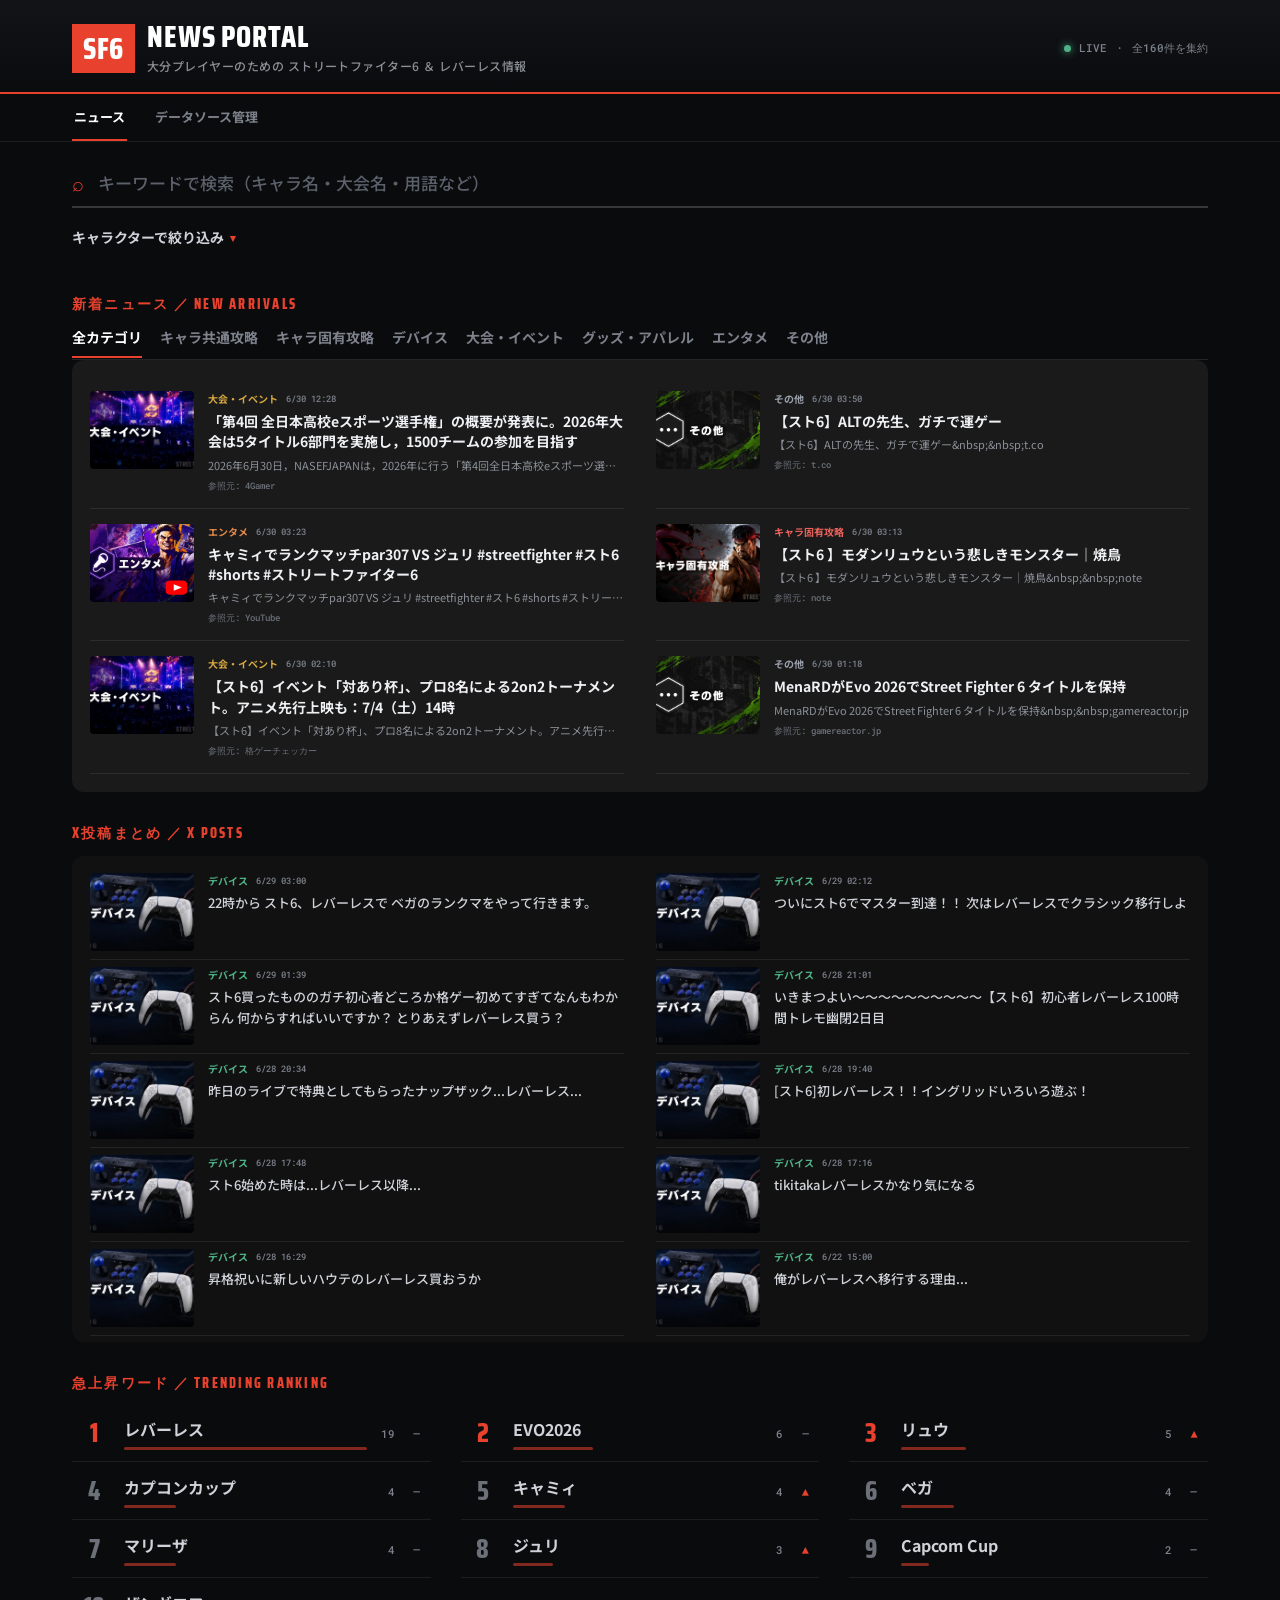
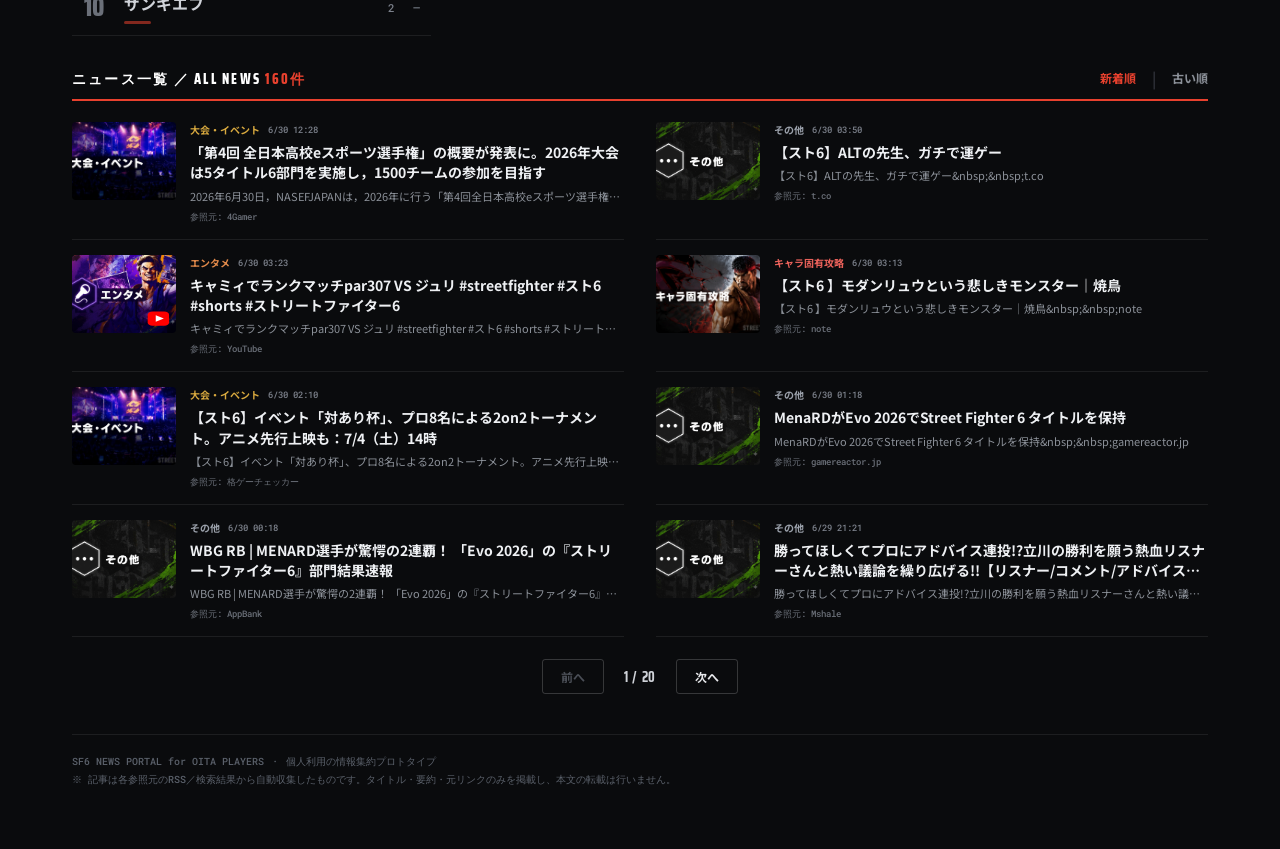
==== site/index.html @ e6857a29 "note記事専用枠の追加とキャラクターフィルターの折りたたみ化 - note.com検索APIを直接叩く新方式の収集ロジックを追加し、X投稿と同様に   ニュース一覧とは別枠の「note記事まとめ」と" ====
<!DOCTYPE html>
<html lang="ja">
<head>
<meta charset="UTF-8">
<meta name="viewport" content="width=device-width, initial-scale=1">
<title>SF6 NEWS PORTAL ・ ストリートファイター6＆レバーレス情報まとめ</title>
<link rel="icon" type="image/svg+xml" href="assets/favicon.svg">
<link rel="preconnect" href="https://fonts.googleapis.com">
<link rel="preconnect" href="https://fonts.gstatic.com" crossorigin>
<link href="https://fonts.googleapis.com/css2?family=Noto+Sans+JP:wght@400;500;700;800&family=Saira+Condensed:wght@600;700;800&family=Roboto+Mono:wght@400;500;600&display=swap" rel="stylesheet">
<link rel="stylesheet" href="assets/css/base.css">
</head>
<body>
<a href="#main" class="skip-link">本文へスキップ</a>

<div data-include="partials/masthead.html"></div>

<main id="main" class="wrap">

  <div class="search-wrap">
    <div class="search-row">
      <span class="ic">⌕</span>
      <input id="searchInput" type="text" placeholder="キーワードで検索（キャラ名・大会名・用語など）">
      <button id="clearSearchBtn" class="clear-btn" type="button" hidden aria-label="検索をクリア">✕</button>
    </div>
    <div id="trendFilter" class="trend-filter" hidden>
      <span class="tag">#<span id="trendFilterWord"></span>で絞り込み中</span>
      <span class="desc">急上昇ワードから絞り込み</span>
      <button id="trendClearBtn" type="button">解除 ✕</button>
    </div>
    <div class="char-filter">
      <button type="button" id="charFilterToggle" class="char-filter-toggle" aria-expanded="false" aria-controls="charTabs">
        <span class="label">キャラクターで絞り込み</span>
        <span class="chev">▾</span>
      </button>
      <div class="char-tabs" id="charTabs" hidden></div>
    </div>
  </div>

  <section class="sec">
    <div class="sec-title">新着ニュース ／ NEW ARRIVALS</div>
    <div class="cat-tabs" id="catTabs"></div>
    <div id="newArrivals"></div>
  </section>

  <section class="sec" id="notePostsSection" hidden>
    <div class="sec-title">note記事まとめ ／ NOTE POSTS</div>
    <div class="note-post-grid" id="notePostsGrid"></div>
  </section>

  <section class="sec" id="xPostsSection" hidden>
    <div class="sec-title">X投稿まとめ ／ X POSTS</div>
    <div class="x-post-grid" id="xPostsGrid"></div>
  </section>

  <section class="sec">
    <div class="sec-title">急上昇ワード ／ TRENDING RANKING</div>
    <div class="trend-grid" id="trendGrid"></div>
  </section>

  <section class="sec">
    <div class="list-head">
      <div class="label">ニュース一覧 ／ ALL NEWS <span class="count"><span id="listCount">0</span>件</span></div>
      <div class="sort-controls">
        <button id="sortNewBtn" type="button" class="on">新着順</button>
        <span class="sep">|</span>
        <button id="sortOldBtn" type="button">古い順</button>
      </div>
    </div>
    <div class="list-grid" id="newsList"></div>
    <div class="pagination">
      <button id="prevPageBtn" type="button">前へ</button>
      <span class="info" id="pageInfo">1 / 1</span>
      <button id="nextPageBtn" type="button">次へ</button>
    </div>
  </section>

  <div class="foot-note">
    SF6 NEWS PORTAL for OITA PLAYERS ・ 個人利用の情報集約プロトタイプ<br>
    ※ 記事は各参照元のRSS／検索結果から自動収集したものです。タイトル・要約・元リンクのみを掲載し、本文の転載は行いません。
  </div>

</main>

<script src="assets/js/include.js"></script>
<script src="assets/js/data.js"></script>
<script src="assets/js/chrome.js"></script>
<script src="assets/js/news.js"></script>
</body>
</html>
---- site/assets/css/base.css ----
/* SF6 NEWS PORTAL — base design system.
   Visual language ported 1:1 from the Claude Design mockup
   ("SF6 News Portal C"): dark theme, #E8412E accent, Saira Condensed
   headings + Noto Sans JP body + Roboto Mono meta text. */

* { box-sizing: border-box; }

[hidden] { display: none !important; }

html, body { margin: 0; background: #0a0b0d; }

body {
  font-family: 'Noto Sans JP', sans-serif;
  color: #e8e9ec;
  padding-bottom: 60px;
}

button { font-family: inherit; }
a { color: inherit; }
input::placeholder { color: #5b616b; }

::-webkit-scrollbar { height: 8px; width: 8px; }
::-webkit-scrollbar-thumb { background: rgba(255, 255, 255, 0.16); border-radius: 4px; }
::-webkit-scrollbar-track { background: transparent; }

.skip-link {
  position: absolute;
  left: -9999px;
}
.skip-link:focus {
  left: 8px;
  top: 8px;
  background: #14161a;
  color: #fff;
  padding: 6px 12px;
  border-radius: 4px;
  z-index: 100;
}

.wrap { max-width: 1180px; margin: 0 auto; padding: 0 22px; }
.container { max-width: 1180px; margin: 0 auto; padding: 0 22px; }

/* ===== Masthead ===== */
.masthead {
  border-bottom: 2px solid #E8412E;
  background: linear-gradient(180deg, #121418, #0a0b0d);
}
.masthead .wrap {
  padding: 22px 22px 18px;
  display: flex;
  align-items: center;
  justify-content: space-between;
  flex-wrap: wrap;
  gap: 14px;
}
.brand { display: flex; align-items: center; gap: 12px; text-decoration: none; }
.brand-badge {
  background: #E8412E;
  color: #fff;
  font: 800 30px 'Saira Condensed', sans-serif;
  padding: 1px 11px;
  letter-spacing: .02em;
}
.brand-text { display: block; }
.brand-title {
  display: block;
  font: 800 30px/1 'Saira Condensed', sans-serif;
  color: #fff;
  letter-spacing: .03em;
}
.brand-tag {
  display: block;
  font: 500 12px 'Noto Sans JP', sans-serif;
  color: #8b9098;
  margin-top: 5px;
  letter-spacing: .04em;
}
.live {
  display: flex;
  align-items: center;
  gap: 8px;
  font: 500 11px 'Roboto Mono', monospace;
  color: #7c818b;
}
.live .dot {
  width: 7px;
  height: 7px;
  border-radius: 50%;
  background: #4FB286;
  box-shadow: 0 0 8px #4FB286;
}

/* ===== Nav ===== */
.nav {
  border-bottom: 1px solid rgba(255, 255, 255, 0.08);
  background: #0a0b0d;
}
.nav .wrap { padding: 0 22px; display: flex; gap: 26px; }
.nav a {
  display: block;
  background: none;
  border: none;
  border-bottom: 2px solid transparent;
  color: #7c818b;
  padding: 13px 2px;
  font: 700 13px 'Noto Sans JP', sans-serif;
  cursor: pointer;
  text-decoration: none;
}
.nav a.on { color: #fff; border-bottom-color: #E8412E; }

/* ===== Search ===== */
.search-wrap { padding: 26px 0 10px; }
.search-row {
  display: flex;
  align-items: center;
  gap: 12px;
  border-bottom: 2px solid rgba(255, 255, 255, 0.18);
  padding-bottom: 9px;
}
.search-row .ic { color: #E8412E; font-size: 20px; }
.search-row input {
  flex: 1;
  min-width: 0;
  background: transparent;
  border: none;
  outline: none;
  color: #fff;
  font: 500 17px 'Noto Sans JP', sans-serif;
}
.clear-btn {
  background: none;
  border: none;
  color: #7c818b;
  cursor: pointer;
  font-size: 16px;
}
.trend-filter {
  margin-top: 11px;
  display: flex;
  align-items: center;
  gap: 9px;
}
.trend-filter .tag { font: 700 13px 'Noto Sans JP', sans-serif; color: #E8412E; }
.trend-filter .desc { font: 400 12px 'Noto Sans JP', sans-serif; color: #7c818b; }
.trend-filter button {
  background: none;
  border: 1px solid rgba(255, 255, 255, 0.18);
  color: #9097a1;
  cursor: pointer;
  font: 500 11px 'Noto Sans JP', sans-serif;
  border-radius: 3px;
  padding: 3px 9px;
}

.char-filter { margin-top: 13px; }
.char-filter-toggle {
  display: flex;
  align-items: center;
  gap: 6px;
  background: none;
  border: none;
  padding: 6px 0;
  margin: 0;
  cursor: pointer;
  color: #cfd2d8;
  font: 700 14px 'Noto Sans JP', sans-serif;
}
.char-filter-toggle .chev {
  color: #E8412E;
  font-size: 11px;
  transition: transform .15s ease;
}
.char-filter-toggle[aria-expanded="true"] .chev { transform: rotate(180deg); }
.char-filter-toggle[aria-expanded="true"] { color: #fff; }
.char-tabs { display: flex; flex-wrap: wrap; gap: 7px; margin-top: 7px; }
.char-tabs button {
  display: inline-flex;
  align-items: center;
  gap: 4px;
  background: none;
  border: 1px solid rgba(255, 255, 255, 0.18);
  color: #9097a1;
  cursor: pointer;
  font: 600 12px 'Noto Sans JP', sans-serif;
  border-radius: 14px;
  padding: 4px 12px;
}
.char-tabs button.on { color: #0a0b0d; background: #E8412E; border-color: #E8412E; }
.char-ico {
  flex: 0 0 auto;
  width: 10px;
  height: 10px;
  border-radius: 50%;
  display: inline-flex;
  align-items: center;
  justify-content: center;
}
.char-ico-svg { width: 7px; height: 7px; }

/* ===== Section heading ===== */
.sec { padding: 30px 0 0; }
.sec-title {
  font: 800 14px 'Saira Condensed', sans-serif;
  letter-spacing: .16em;
  color: #E8412E;
  margin-bottom: 12px;
}

#newArrivals {
  background: #1A1A1A;
  border-radius: 12px;
  padding: 16px 18px 18px;
}

/* ===== New arrivals: category tabs ===== */
.cat-tabs {
  display: flex;
  gap: 18px;
  overflow-x: auto;
  border-bottom: 1px solid rgba(255, 255, 255, 0.10);
  padding-bottom: 1px;
}
.cat-tabs button {
  flex: 0 0 auto;
  background: none;
  border: none;
  border-bottom: 2px solid transparent;
  color: #7c818b;
  padding: 0 0 9px;
  font: 700 14px 'Noto Sans JP', sans-serif;
  cursor: pointer;
  white-space: nowrap;
}
.cat-tabs button.on { color: #fff; border-bottom-color: #E8412E; }

.empty-note {
  padding: 26px 0;
  font: 500 13px 'Noto Sans JP', sans-serif;
  color: #7c818b;
}

.yt-badge {
  position: absolute;
  bottom: 6px;
  right: 6px;
  width: 22.75px;
  height: 15.17px;
  pointer-events: none;
}

/* ===== note post results ===== */
.note-post-grid {
  display: grid;
  grid-template-columns: repeat(auto-fill, minmax(min(440px, 100%), 1fr));
  gap: 0 32px;
  background: #161616;
  border-radius: 12px;
  padding: 10px 18px 6px;
}
.note-post-card {
  display: flex;
  gap: 14px;
  padding: 7.5px 0;
  border-bottom: 1px solid rgba(255, 255, 255, 0.08);
  text-decoration: none;
}
.note-post-card .thumb { flex: 0 0 104px; height: 78px; border-radius: 4px; position: relative; overflow: hidden; }
.note-post-card .body { flex: 1; min-width: 0; }
.note-post-card .meta { display: flex; align-items: center; gap: 8px; margin-bottom: 5px; }
.note-post-card .meta .cat { font: 700 10px 'Noto Sans JP', sans-serif; }
.note-post-card .meta .time { font: 500 9px 'Roboto Mono', monospace; color: #7c818b; }
.note-post-card .message {
  font: 500 13px/1.6 'Noto Sans JP', sans-serif;
  color: #cfd2d8;
  white-space: pre-line;
  display: -webkit-box;
  -webkit-line-clamp: 3;
  -webkit-box-orient: vertical;
  overflow: hidden;
}

/* ===== X post results ===== */
.x-post-grid {
  display: grid;
  grid-template-columns: repeat(auto-fill, minmax(min(440px, 100%), 1fr));
  gap: 0 32px;
  background: #111111;
  border-radius: 12px;
  padding: 10px 18px 6px;
}
.x-post-card {
  display: flex;
  gap: 14px;
  padding: 7.5px 0;
  border-bottom: 1px solid rgba(255, 255, 255, 0.08);
  text-decoration: none;
}
.x-post-card .thumb {
  flex: 0 0 104px;
  height: 78px;
  border-radius: 4px;
  position: relative;
  overflow: hidden;
}
.x-post-card .body { flex: 1; min-width: 0; }
.x-post-card .meta { display: flex; align-items: center; gap: 8px; margin-bottom: 5px; }
.x-post-card .meta .cat { font: 700 10px 'Noto Sans JP', sans-serif; }
.x-post-card .meta .time { font: 500 9px 'Roboto Mono', monospace; color: #7c818b; }
.x-post-card .message {
  font: 500 13px/1.6 'Noto Sans JP', sans-serif;
  color: #cfd2d8;
  white-space: pre-line;
  display: -webkit-box;
  -webkit-line-clamp: 3;
  -webkit-box-orient: vertical;
  overflow: hidden;
}

/* ===== Trending ===== */
.trend-grid {
  display: grid;
  grid-template-columns: repeat(auto-fill, minmax(min(330px, 100%), 1fr));
  gap: 2px 30px;
}
.trend-row {
  display: flex;
  align-items: center;
  gap: 14px;
  width: 100%;
  text-align: left;
  background: transparent;
  border: none;
  border-bottom: 1px solid rgba(255, 255, 255, 0.08);
  padding: 11px 6px;
  cursor: pointer;
}
.trend-row.active { background: rgba(232, 65, 46, 0.12); }
.trend-row .rank {
  flex: 0 0 32px;
  font: 800 26px/1 'Saira Condensed', sans-serif;
  color: #6b7079;
  text-align: center;
}
.trend-row .rank.top { color: #E8412E; }
.trend-row .mid { flex: 1; min-width: 0; }
.trend-row .word { display: block; font: 700 16px 'Noto Sans JP', sans-serif; color: #cfd2d8; }
.trend-row.active .word { color: #fff; }
.trend-row .bar { display: block; height: 3px; border-radius: 2px; background: rgba(232, 65, 46, 0.55); margin-top: 6px; }
.trend-row .score { font: 500 11px 'Roboto Mono', monospace; color: #7c818b; }
.trend-row .arrow { font: 600 12px 'Roboto Mono', monospace; width: 16px; text-align: center; }

/* ===== News list ===== */
.list-head {
  display: flex;
  align-items: flex-end;
  justify-content: space-between;
  flex-wrap: wrap;
  gap: 10px;
  border-bottom: 2px solid #E8412E;
  padding-bottom: 9px;
  margin-bottom: 6px;
}
.list-head .label { font: 800 14px 'Saira Condensed', sans-serif; letter-spacing: .16em; color: #fff; }
.list-head .label .count { color: #E8412E; }
.sort-controls { display: flex; align-items: center; gap: 16px; }
.sort-controls button {
  background: none;
  border: none;
  color: #8b9098;
  font: 700 12px 'Noto Sans JP', sans-serif;
  cursor: pointer;
  padding: 0;
}
.sort-controls button.on { color: #E8412E; }
.sort-controls .sep { color: #3a3e46; }

.list-grid {
  display: grid;
  grid-template-columns: repeat(auto-fill, minmax(min(440px, 100%), 1fr));
  gap: 0 32px;
}
.list-item {
  display: flex;
  gap: 14px;
  padding: 15px 0;
  border-bottom: 1px solid rgba(255, 255, 255, 0.08);
  text-decoration: none;
}
.list-item .thumb { flex: 0 0 104px; height: 78px; border-radius: 4px; position: relative; overflow: hidden; }
.list-item .body { flex: 1; min-width: 0; }
.list-item .meta { display: flex; align-items: center; gap: 8px; margin-bottom: 5px; }
.list-item .meta .cat { font: 700 10px 'Noto Sans JP', sans-serif; }
.list-item .meta .time { font: 500 9px 'Roboto Mono', monospace; color: #7c818b; }
.list-item .title {
  font: 700 14px/1.45 'Noto Sans JP', sans-serif;
  color: #eef0f3;
  display: -webkit-box;
  -webkit-line-clamp: 2;
  -webkit-box-orient: vertical;
  overflow: hidden;
}
.list-item .excerpt {
  font: 400 11px/1.55 'Noto Sans JP', sans-serif;
  color: #8b9098;
  margin-top: 5px;
  display: -webkit-box;
  -webkit-line-clamp: 1;
  -webkit-box-orient: vertical;
  overflow: hidden;
}
.list-item .source { font: 500 9px 'Roboto Mono', monospace; color: #6b7079; margin-top: 6px; }

.pagination { display: flex; align-items: center; justify-content: center; gap: 20px; margin-top: 22px; }
.pagination button {
  background: none;
  border: 1px solid rgba(255, 255, 255, 0.18);
  border-radius: 3px;
  padding: 8px 18px;
  font: 700 12px 'Noto Sans JP', sans-serif;
  cursor: pointer;
  color: #e8e9ec;
}
.pagination button:disabled { color: #4a4e56; cursor: default; }
.pagination .info { font: 700 14px 'Saira Condensed', sans-serif; letter-spacing: .05em; color: #cfd2d8; }

.foot-note {
  margin-top: 40px;
  padding-top: 18px;
  border-top: 1px solid rgba(255, 255, 255, 0.08);
  font: 500 10px 'Roboto Mono', monospace;
  color: #5b616b;
  line-height: 1.8;
}

/* ===== Data sources page ===== */
.sources-intro {
  font: 400 12px/1.7 'Noto Sans JP', sans-serif;
  color: #8b9098;
  margin-bottom: 20px;
  max-width: 760px;
}
.stat-cards { display: flex; flex-wrap: wrap; gap: 12px; margin-bottom: 24px; }
.stat-card {
  background: #14161a;
  border: 1px solid rgba(255, 255, 255, 0.08);
  border-radius: 6px;
  padding: 12px 18px;
  min-width: 104px;
}
.stat-card .num { font: 800 26px/1 'Saira Condensed', sans-serif; color: #fff; }
.stat-card .label { font: 600 11px 'Noto Sans JP', sans-serif; color: #8b9098; margin-top: 6px; }

.source-grid {
  display: grid;
  grid-template-columns: repeat(auto-fill, minmax(min(450px, 100%), 1fr));
  gap: 14px;
}
.source-card {
  background: #14161a;
  border: 1px solid rgba(255, 255, 255, 0.07);
  border-left: 3px solid var(--m, #4FB286);
  border-radius: 6px;
  padding: 14px 16px;
}
.source-card .head { display: flex; align-items: flex-start; justify-content: space-between; gap: 10px; }
.source-card .name { font: 700 15px 'Noto Sans JP', sans-serif; color: #eef0f3; }
.source-card .url { font: 500 11px 'Roboto Mono', monospace; color: #7c818b; margin-top: 3px; word-break: break-all; }
.source-card .status {
  display: flex;
  align-items: center;
  gap: 6px;
  flex: 0 0 auto;
  font: 600 11px 'Noto Sans JP', sans-serif;
  white-space: nowrap;
}
.source-card .status .dot { width: 8px; height: 8px; border-radius: 50%; }
.source-card .tags { display: flex; flex-wrap: wrap; align-items: center; gap: 8px; margin-top: 11px; }
.source-card .method { font: 700 10px 'Noto Sans JP', sans-serif; padding: 3px 9px; border-radius: 4px; }
.source-card .cat { font: 500 11px 'Noto Sans JP', sans-serif; color: #9097a1; }
.source-card .endpoint { font: 500 11px 'Roboto Mono', monospace; color: #cfd2d8; margin-top: 11px; word-break: break-all; }
.source-card .endpoint .lbl { color: #6b7079; }
.source-card .note { font: 400 11px/1.65 'Noto Sans JP', sans-serif; color: #8b9098; margin-top: 8px; }

.compliance-box {
  margin-top: 22px;
  padding: 15px 17px;
  background: rgba(232, 65, 46, 0.06);
  border: 1px solid rgba(232, 65, 46, 0.22);
  border-radius: 6px;
  font: 400 11px/1.75 'Noto Sans JP', sans-serif;
  color: #c9a59f;
  max-width: 860px;
}
.compliance-box strong { color: #ff8a7a; }

.arch-note {
  margin-top: 24px;
  padding-top: 18px;
  border-top: 1px solid rgba(255, 255, 255, 0.08);
  font: 500 10px 'Roboto Mono', monospace;
  color: #5b616b;
  line-height: 1.8;
}
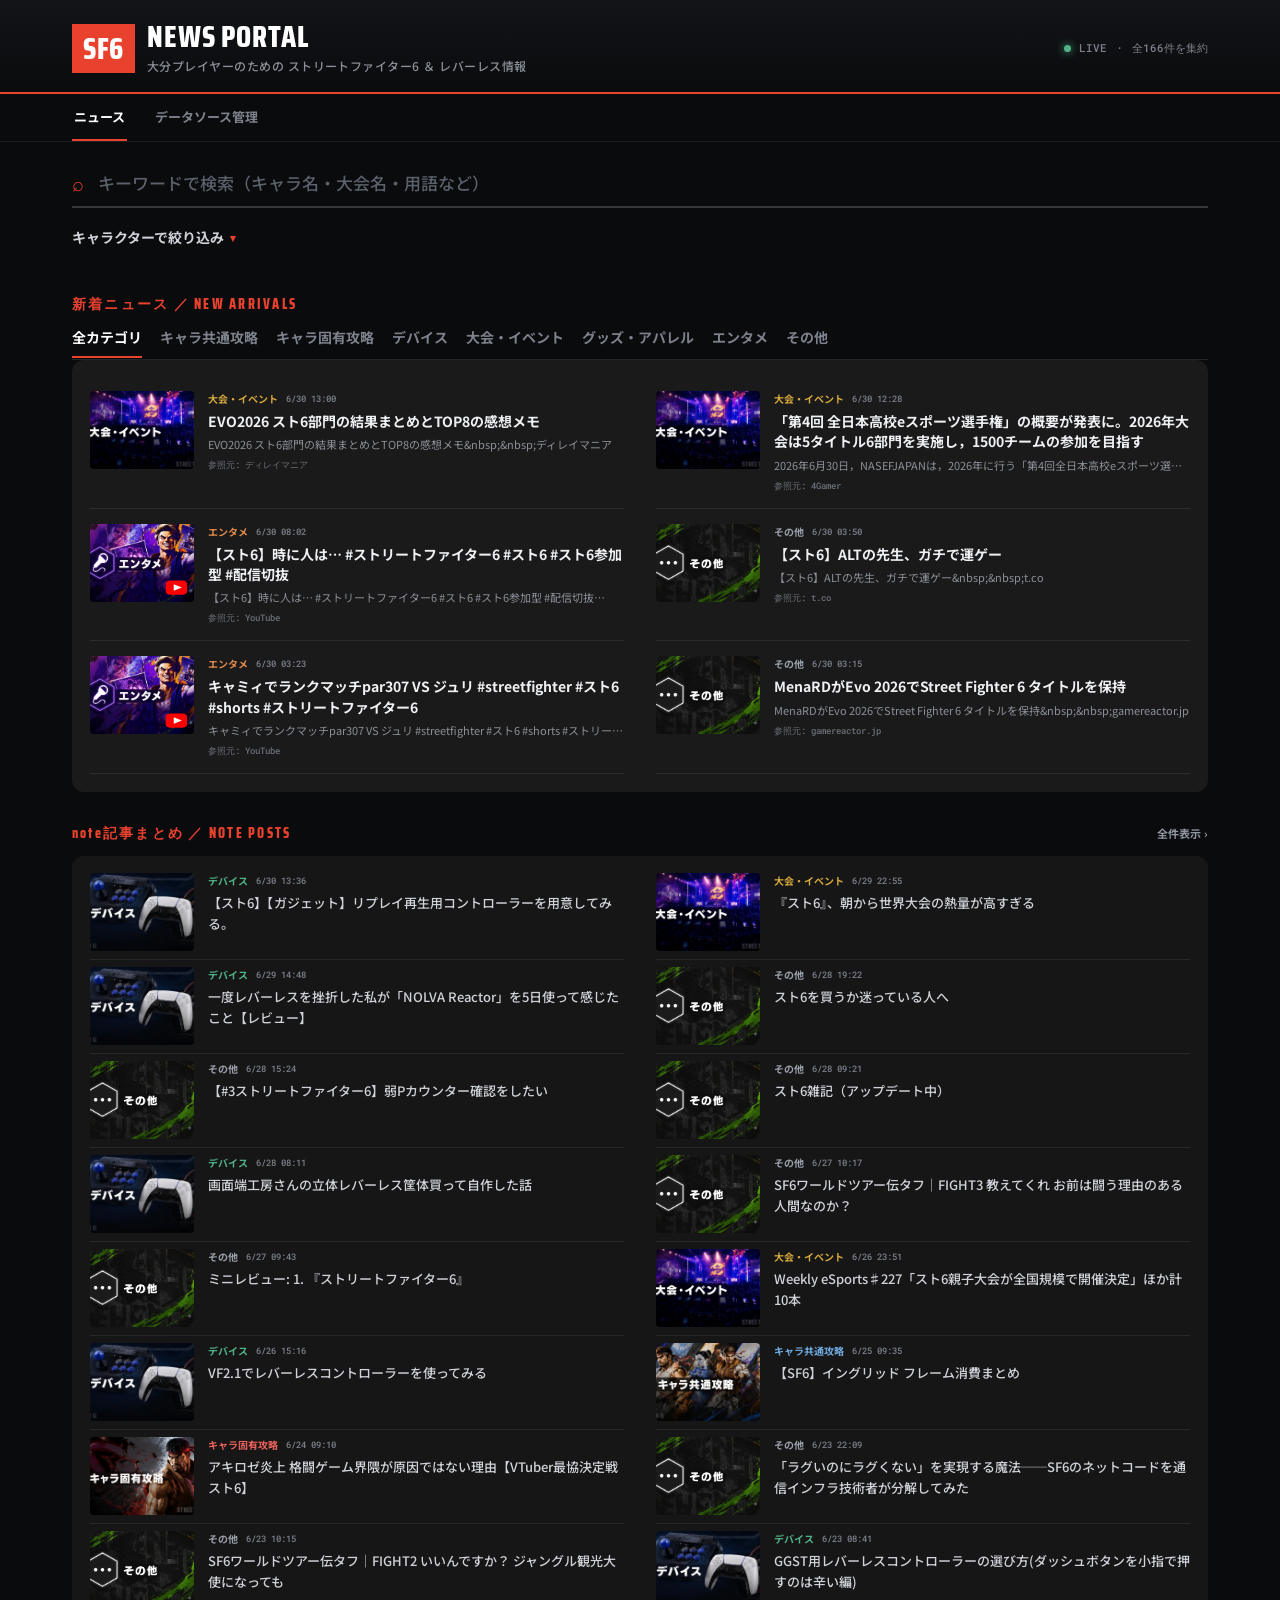
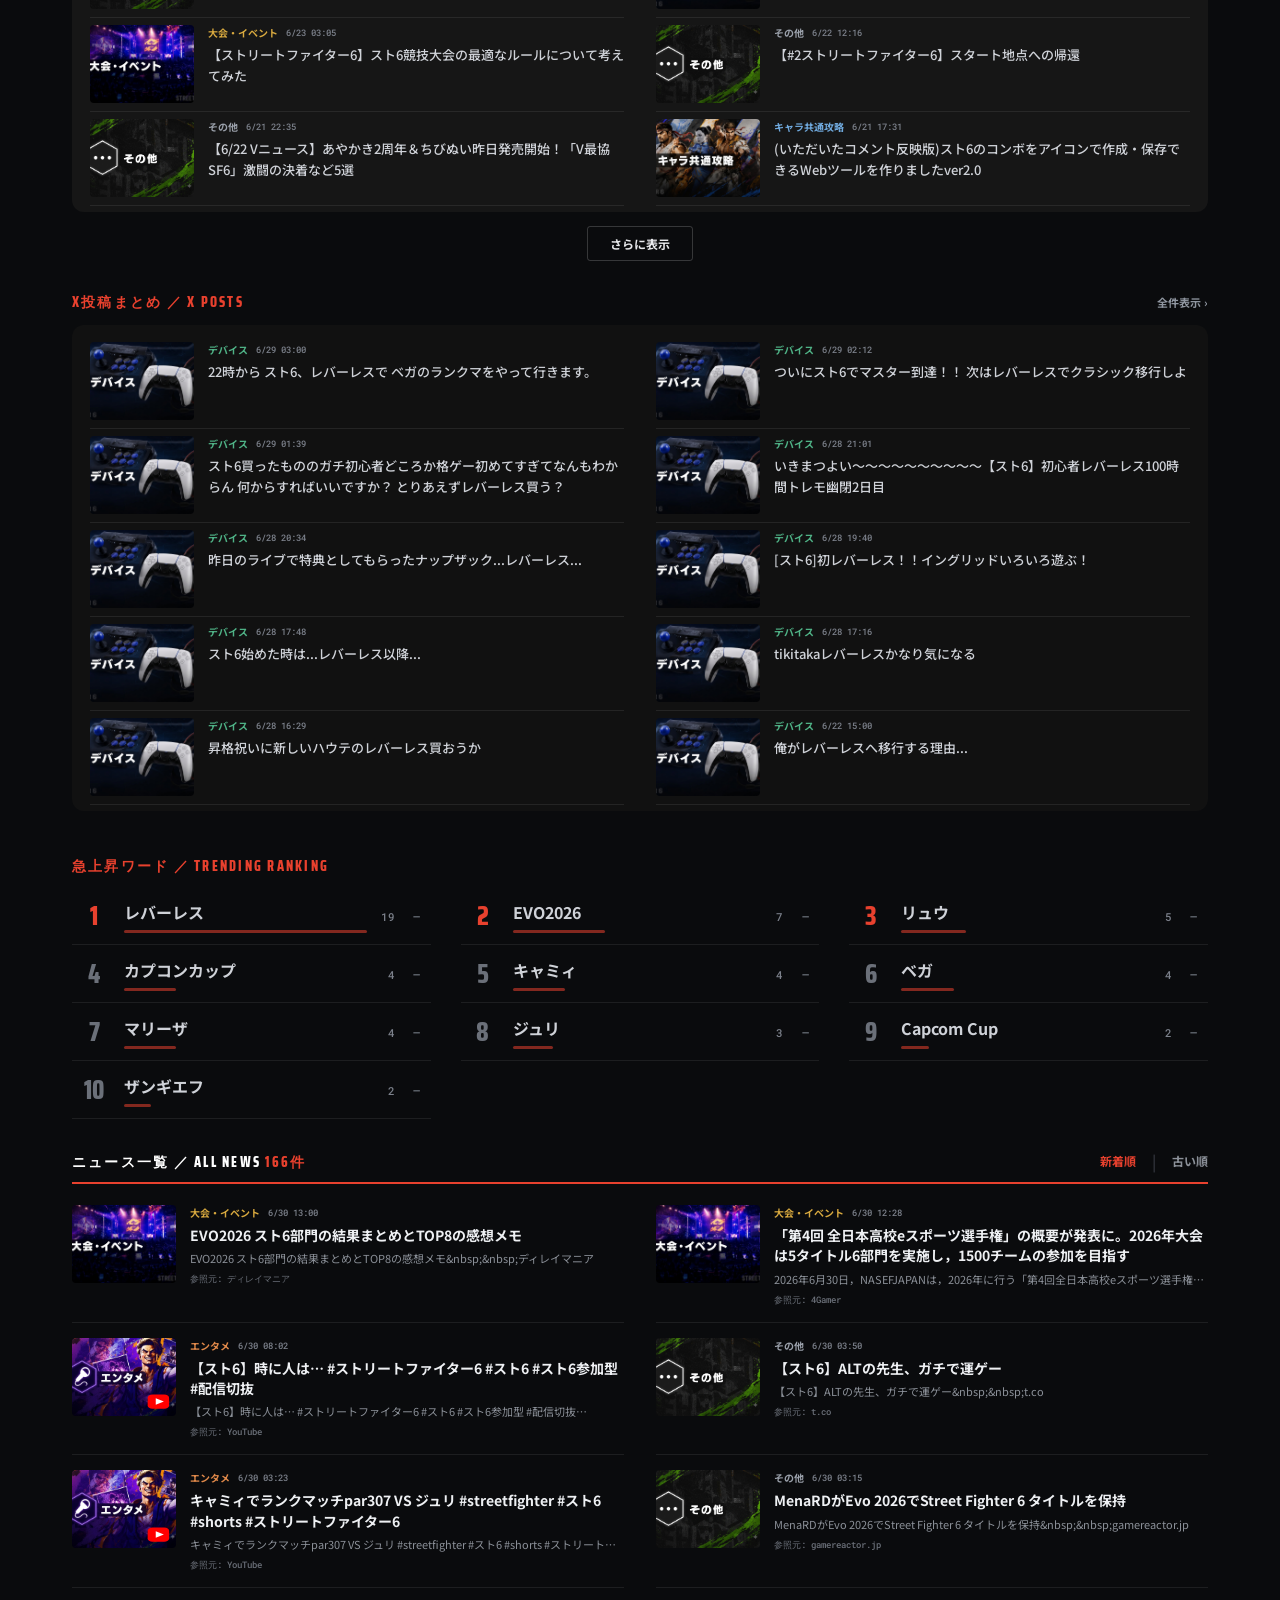
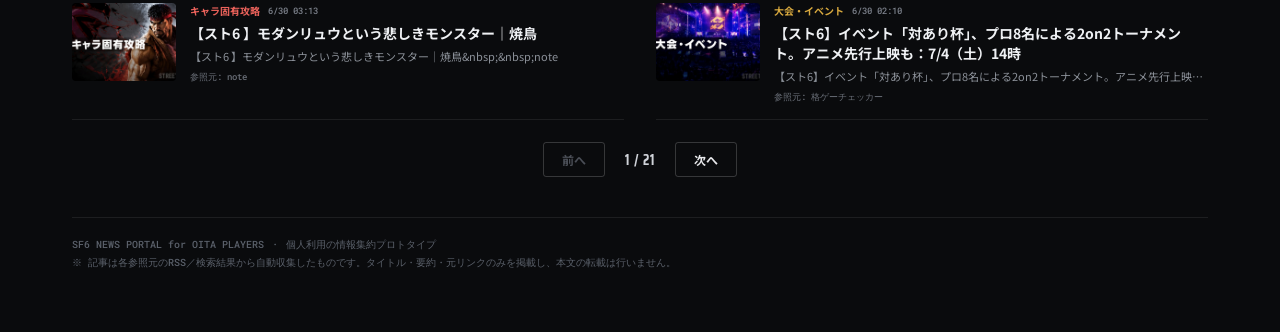
==== commit 3175cc0c: "note/X投稿の表示件数制御と全件表示ページを追加、検索クエリに「スト6」を追加 - note記事まとめ・X投稿まとめは初期20件表示とし、「さらに表示」ボタンで   20件ずつ最大100件まで展開" ====
--- a/site/index.html
+++ b/site/index.html
@@ -44,13 +44,25 @@
   </section>
 
   <section class="sec" id="notePostsSection" hidden>
-    <div class="sec-title">note記事まとめ ／ NOTE POSTS</div>
+    <div class="sec-title-row">
+      <div class="sec-title">note記事まとめ ／ NOTE POSTS</div>
+      <a class="sec-link" href="note.html">全件表示 ›</a>
+    </div>
     <div class="note-post-grid" id="notePostsGrid"></div>
+    <div class="show-more-wrap">
+      <button id="noteShowMoreBtn" type="button" class="show-more-btn" hidden>さらに表示</button>
+    </div>
   </section>
 
   <section class="sec" id="xPostsSection" hidden>
-    <div class="sec-title">X投稿まとめ ／ X POSTS</div>
+    <div class="sec-title-row">
+      <div class="sec-title">X投稿まとめ ／ X POSTS</div>
+      <a class="sec-link" href="x.html">全件表示 ›</a>
+    </div>
     <div class="x-post-grid" id="xPostsGrid"></div>
+    <div class="show-more-wrap">
+      <button id="xShowMoreBtn" type="button" class="show-more-btn" hidden>さらに表示</button>
+    </div>
   </section>
 
   <section class="sec">
--- a/site/assets/css/base.css
+++ b/site/assets/css/base.css
@@ -206,6 +206,34 @@
   color: #E8412E;
   margin-bottom: 12px;
 }
+
+.sec-title-row {
+  display: flex;
+  align-items: baseline;
+  justify-content: space-between;
+  gap: 12px;
+  margin-bottom: 12px;
+}
+.sec-title-row .sec-title { margin-bottom: 0; }
+.sec-link {
+  font: 700 11px 'Noto Sans JP', sans-serif;
+  color: #9097a1;
+  text-decoration: none;
+  white-space: nowrap;
+}
+.sec-link:hover { color: #fff; }
+
+.show-more-wrap { display: flex; justify-content: center; padding-top: 14px; }
+.show-more-btn {
+  background: none;
+  border: 1px solid rgba(255, 255, 255, 0.18);
+  border-radius: 3px;
+  padding: 8px 22px;
+  font: 700 12px 'Noto Sans JP', sans-serif;
+  cursor: pointer;
+  color: #e8e9ec;
+}
+.show-more-btn:hover { border-color: #E8412E; color: #fff; }
 
 #newArrivals {
   background: #1A1A1A;
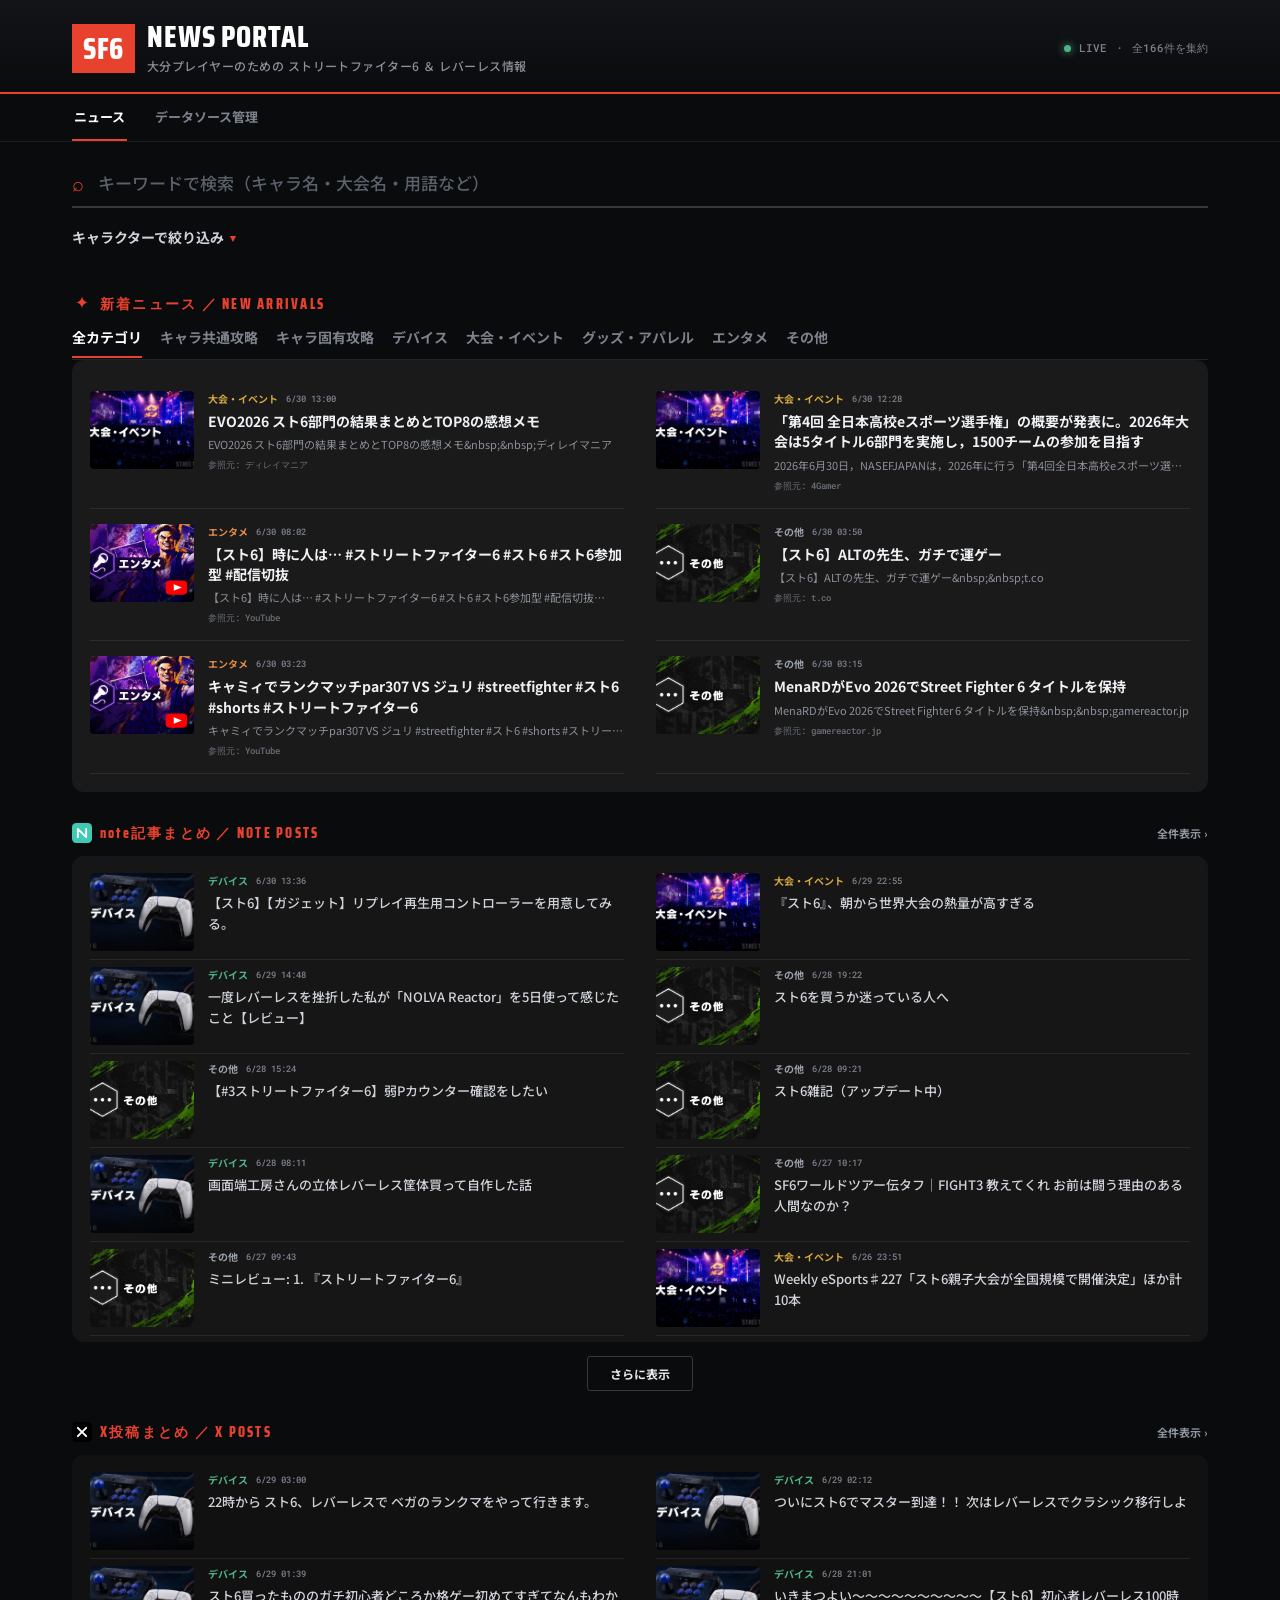
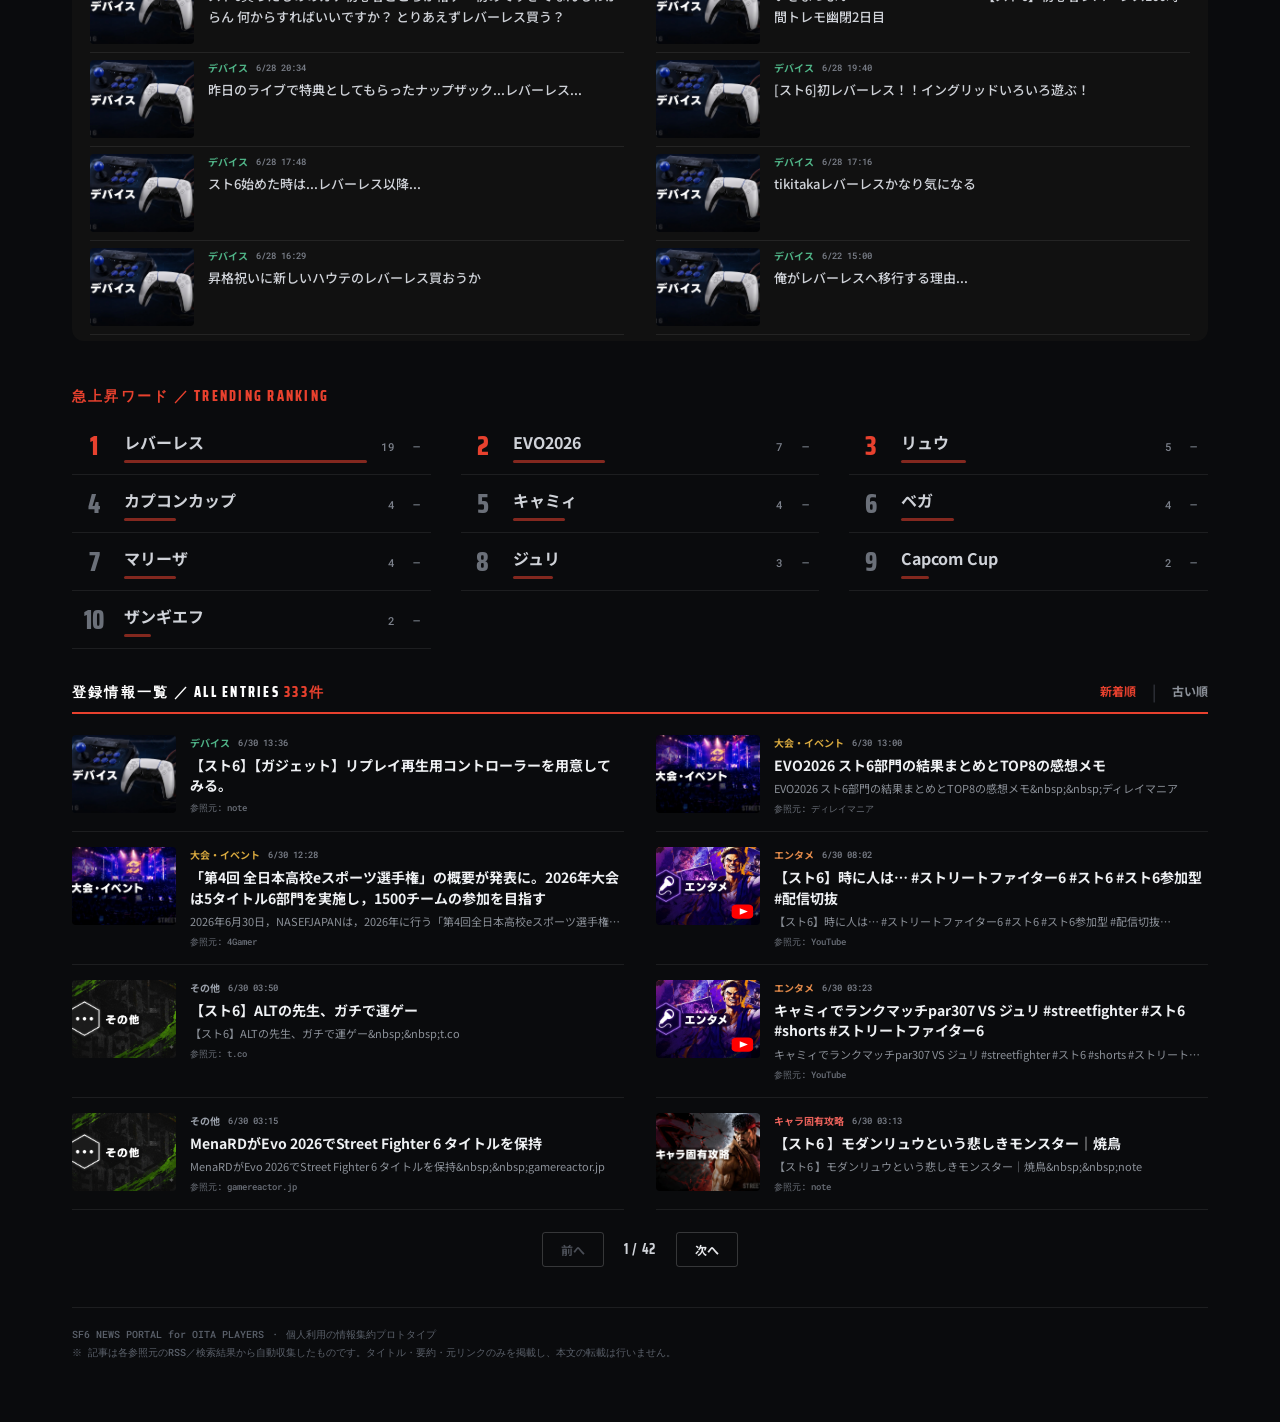
==== commit 6d4ffb56: "カテゴリ/キャラクター絞り込みをnote・Xにも適用し、登録情報一覧へ統合 - カテゴリタブ・キャラクターフィルターがnote記事まとめ・X投稿まとめにも   連動するようにし、フィルター変更時は表示" ====
--- a/site/index.html
+++ b/site/index.html
@@ -38,14 +38,23 @@
   </div>
 
   <section class="sec">
-    <div class="sec-title">新着ニュース ／ NEW ARRIVALS</div>
+    <div class="sec-title">
+      <svg class="sec-icon" viewBox="0 0 24 24" aria-hidden="true"><path fill="#E8412E" d="M12 2c0 4.4 3.6 8 8 8-4.4 0-8 3.6-8 8 0-4.4-3.6-8-8-8 4.4 0 8-3.6 8-8z"/></svg>
+      新着ニュース ／ NEW ARRIVALS
+    </div>
     <div class="cat-tabs" id="catTabs"></div>
     <div id="newArrivals"></div>
   </section>
 
   <section class="sec" id="notePostsSection" hidden>
     <div class="sec-title-row">
-      <div class="sec-title">note記事まとめ ／ NOTE POSTS</div>
+      <div class="sec-title">
+        <svg class="sec-icon" viewBox="0 0 24 24" aria-hidden="true">
+          <rect width="24" height="24" rx="5" fill="#41C9B4"/>
+          <path stroke="#fff" stroke-width="2.2" stroke-linecap="round" stroke-linejoin="round" fill="none" d="M7 17V7l10 10V7"/>
+        </svg>
+        note記事まとめ ／ NOTE POSTS
+      </div>
       <a class="sec-link" href="note.html">全件表示 ›</a>
     </div>
     <div class="note-post-grid" id="notePostsGrid"></div>
@@ -56,7 +65,13 @@
 
   <section class="sec" id="xPostsSection" hidden>
     <div class="sec-title-row">
-      <div class="sec-title">X投稿まとめ ／ X POSTS</div>
+      <div class="sec-title">
+        <svg class="sec-icon" viewBox="0 0 24 24" aria-hidden="true">
+          <rect width="24" height="24" rx="5" fill="#000"/>
+          <path stroke="#fff" stroke-width="2.4" stroke-linecap="round" d="M7 7l10 10M17 7L7 17"/>
+        </svg>
+        X投稿まとめ ／ X POSTS
+      </div>
       <a class="sec-link" href="x.html">全件表示 ›</a>
     </div>
     <div class="x-post-grid" id="xPostsGrid"></div>
@@ -72,7 +87,7 @@
 
   <section class="sec">
     <div class="list-head">
-      <div class="label">ニュース一覧 ／ ALL NEWS <span class="count"><span id="listCount">0</span>件</span></div>
+      <div class="label">登録情報一覧 ／ ALL ENTRIES <span class="count"><span id="listCount">0</span>件</span></div>
       <div class="sort-controls">
         <button id="sortNewBtn" type="button" class="on">新着順</button>
         <span class="sep">|</span>
--- a/site/assets/css/base.css
+++ b/site/assets/css/base.css
@@ -201,15 +201,19 @@
 /* ===== Section heading ===== */
 .sec { padding: 30px 0 0; }
 .sec-title {
+  display: flex;
+  align-items: center;
+  gap: 8px;
   font: 800 14px 'Saira Condensed', sans-serif;
   letter-spacing: .16em;
   color: #E8412E;
   margin-bottom: 12px;
 }
+.sec-icon { width: 20px; height: 20px; flex: 0 0 auto; }
 
 .sec-title-row {
   display: flex;
-  align-items: baseline;
+  align-items: center;
   justify-content: space-between;
   gap: 12px;
   margin-bottom: 12px;
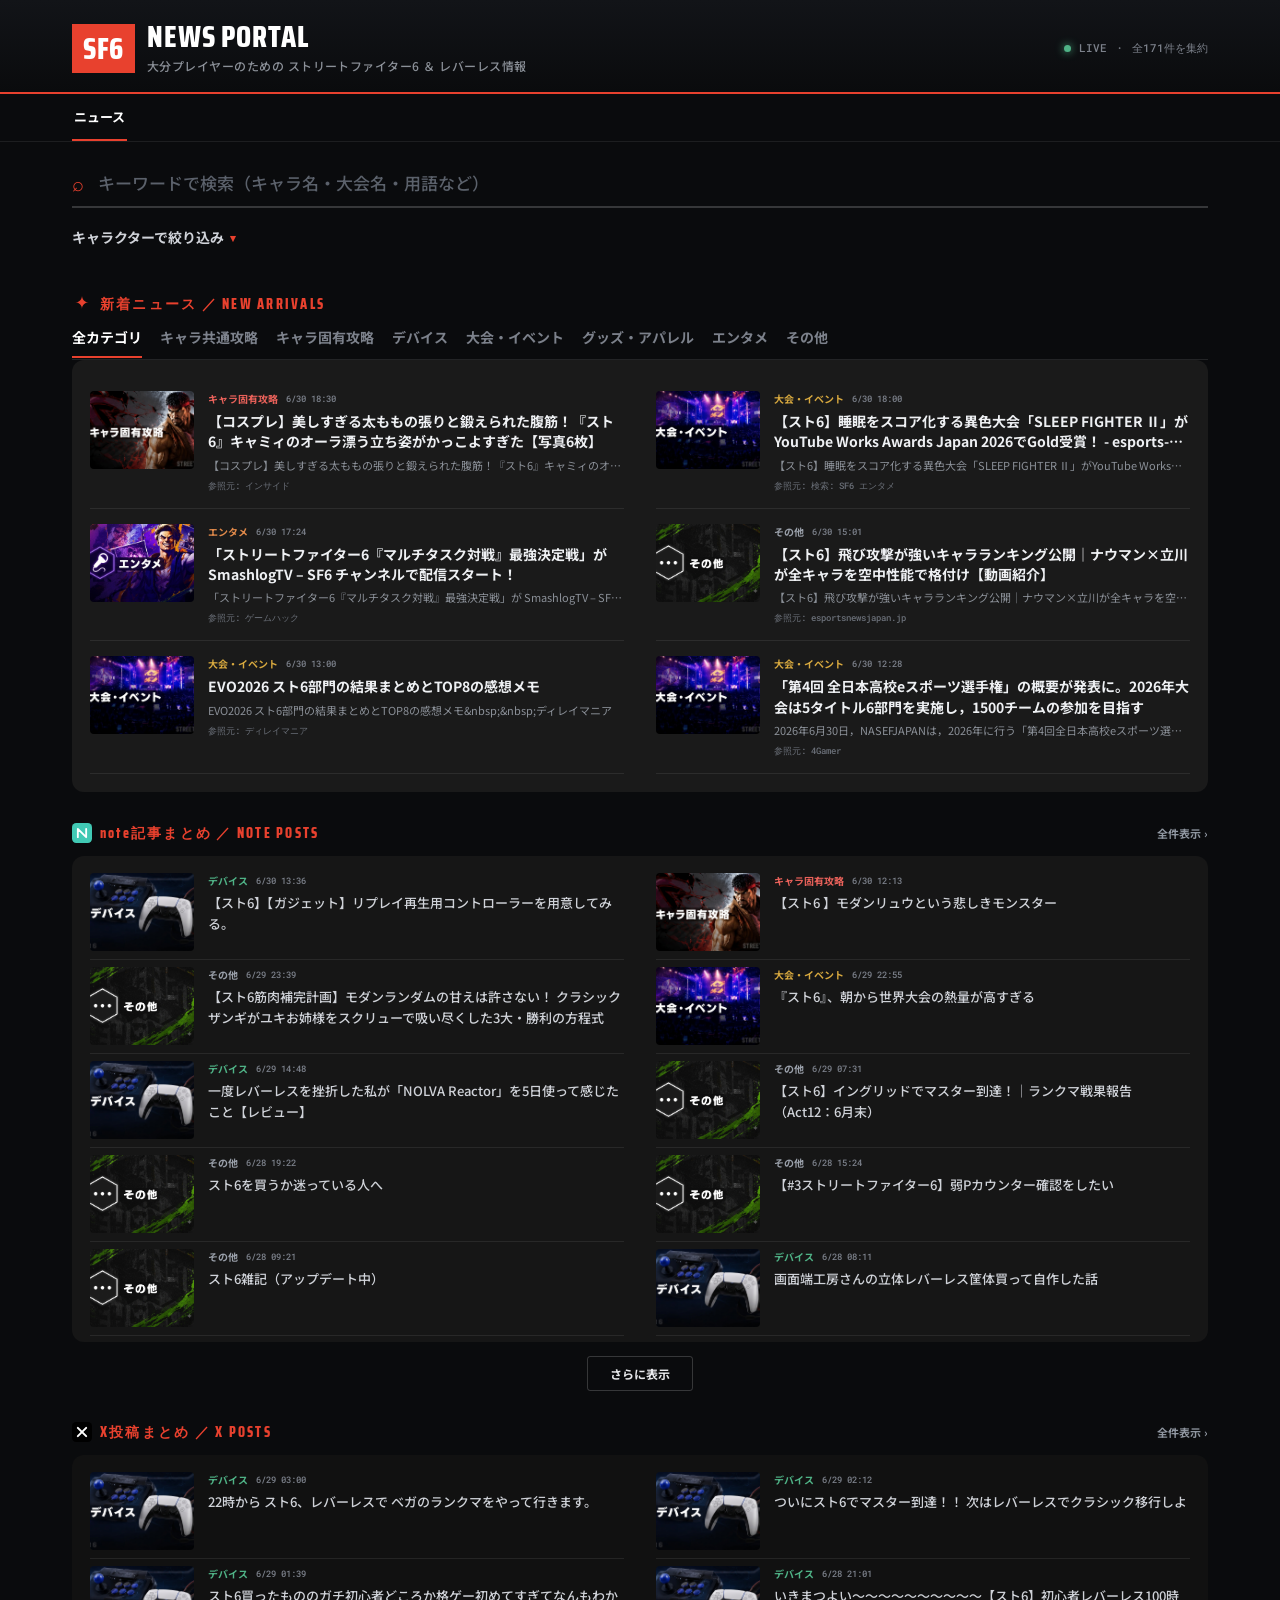
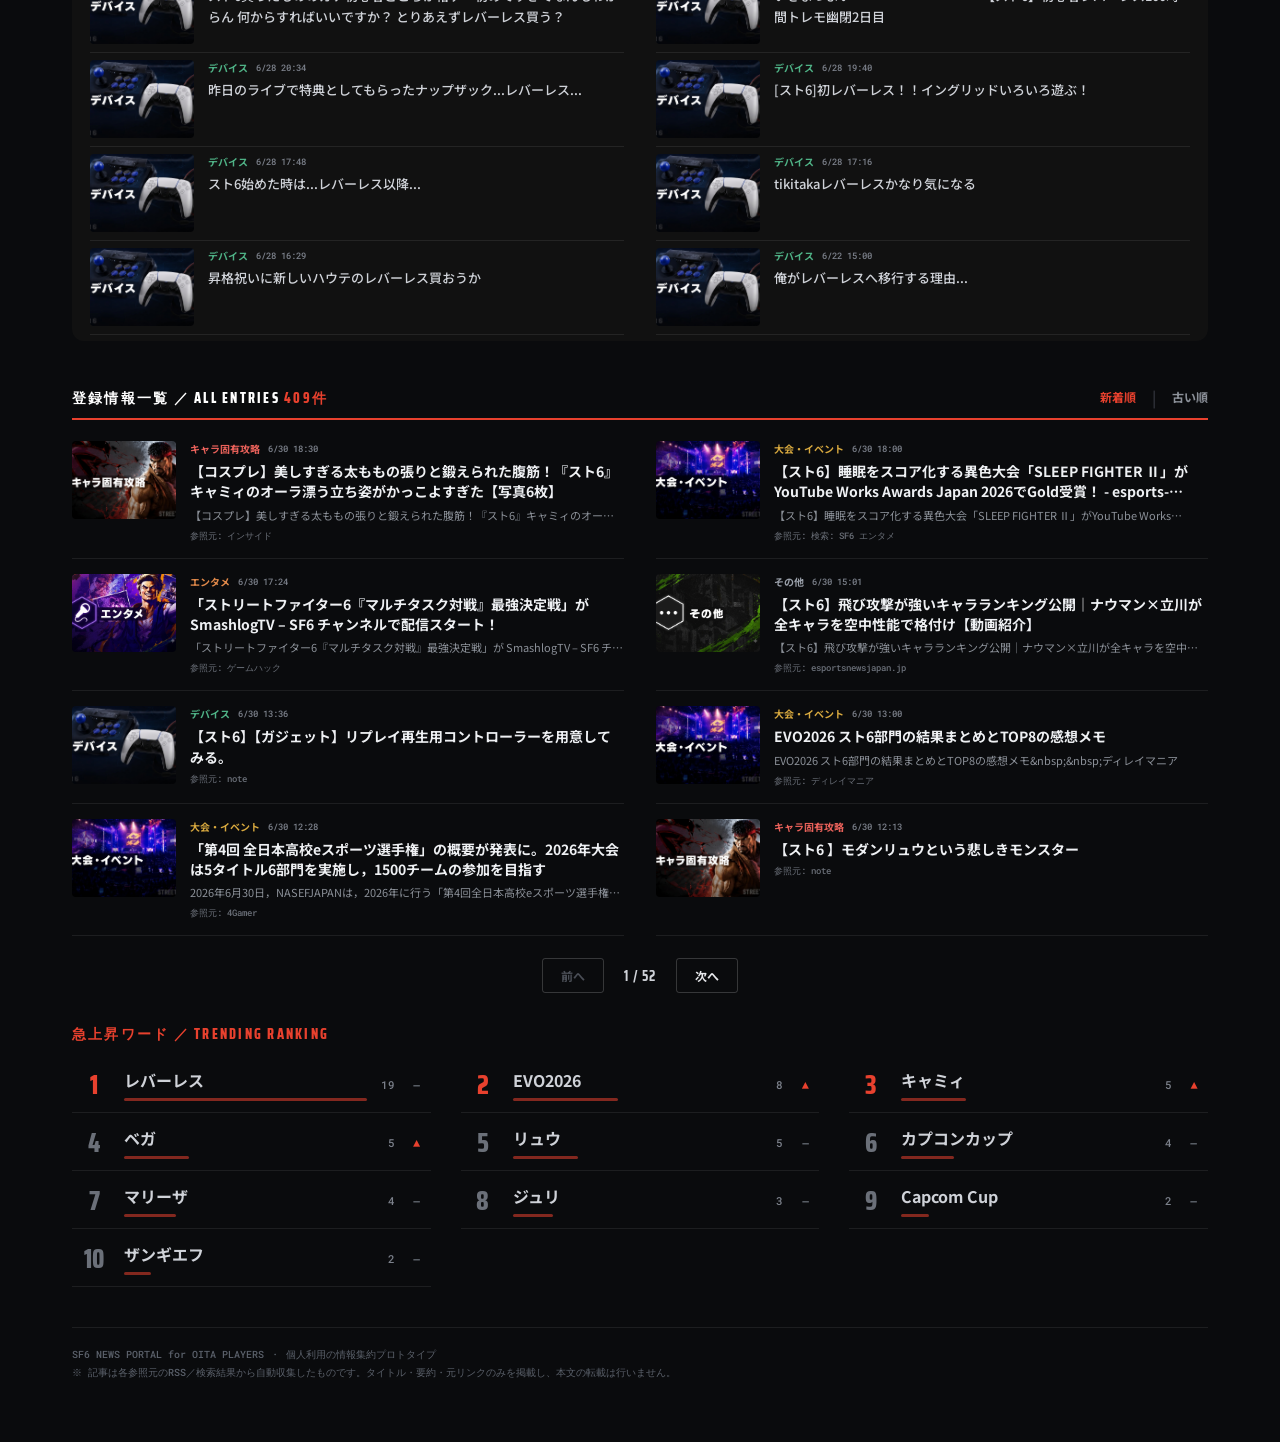
==== commit 07792cff: "データソース管理ページを非公開化し、急上昇ワードを登録情報一覧の下に移動 - sources.htmlの「運用ルール」ボックスを削除。 - ナビゲーションから「データソース管理」へのリンクを削除(un" ====
--- a/site/index.html
+++ b/site/index.html
@@ -81,11 +81,6 @@
   </section>
 
   <section class="sec">
-    <div class="sec-title">急上昇ワード ／ TRENDING RANKING</div>
-    <div class="trend-grid" id="trendGrid"></div>
-  </section>
-
-  <section class="sec">
     <div class="list-head">
       <div class="label">登録情報一覧 ／ ALL ENTRIES <span class="count"><span id="listCount">0</span>件</span></div>
       <div class="sort-controls">
@@ -102,6 +97,11 @@
     </div>
   </section>
 
+  <section class="sec">
+    <div class="sec-title">急上昇ワード ／ TRENDING RANKING</div>
+    <div class="trend-grid" id="trendGrid"></div>
+  </section>
+
   <div class="foot-note">
     SF6 NEWS PORTAL for OITA PLAYERS ・ 個人利用の情報集約プロトタイプ<br>
     ※ 記事は各参照元のRSS／検索結果から自動収集したものです。タイトル・要約・元リンクのみを掲載し、本文の転載は行いません。
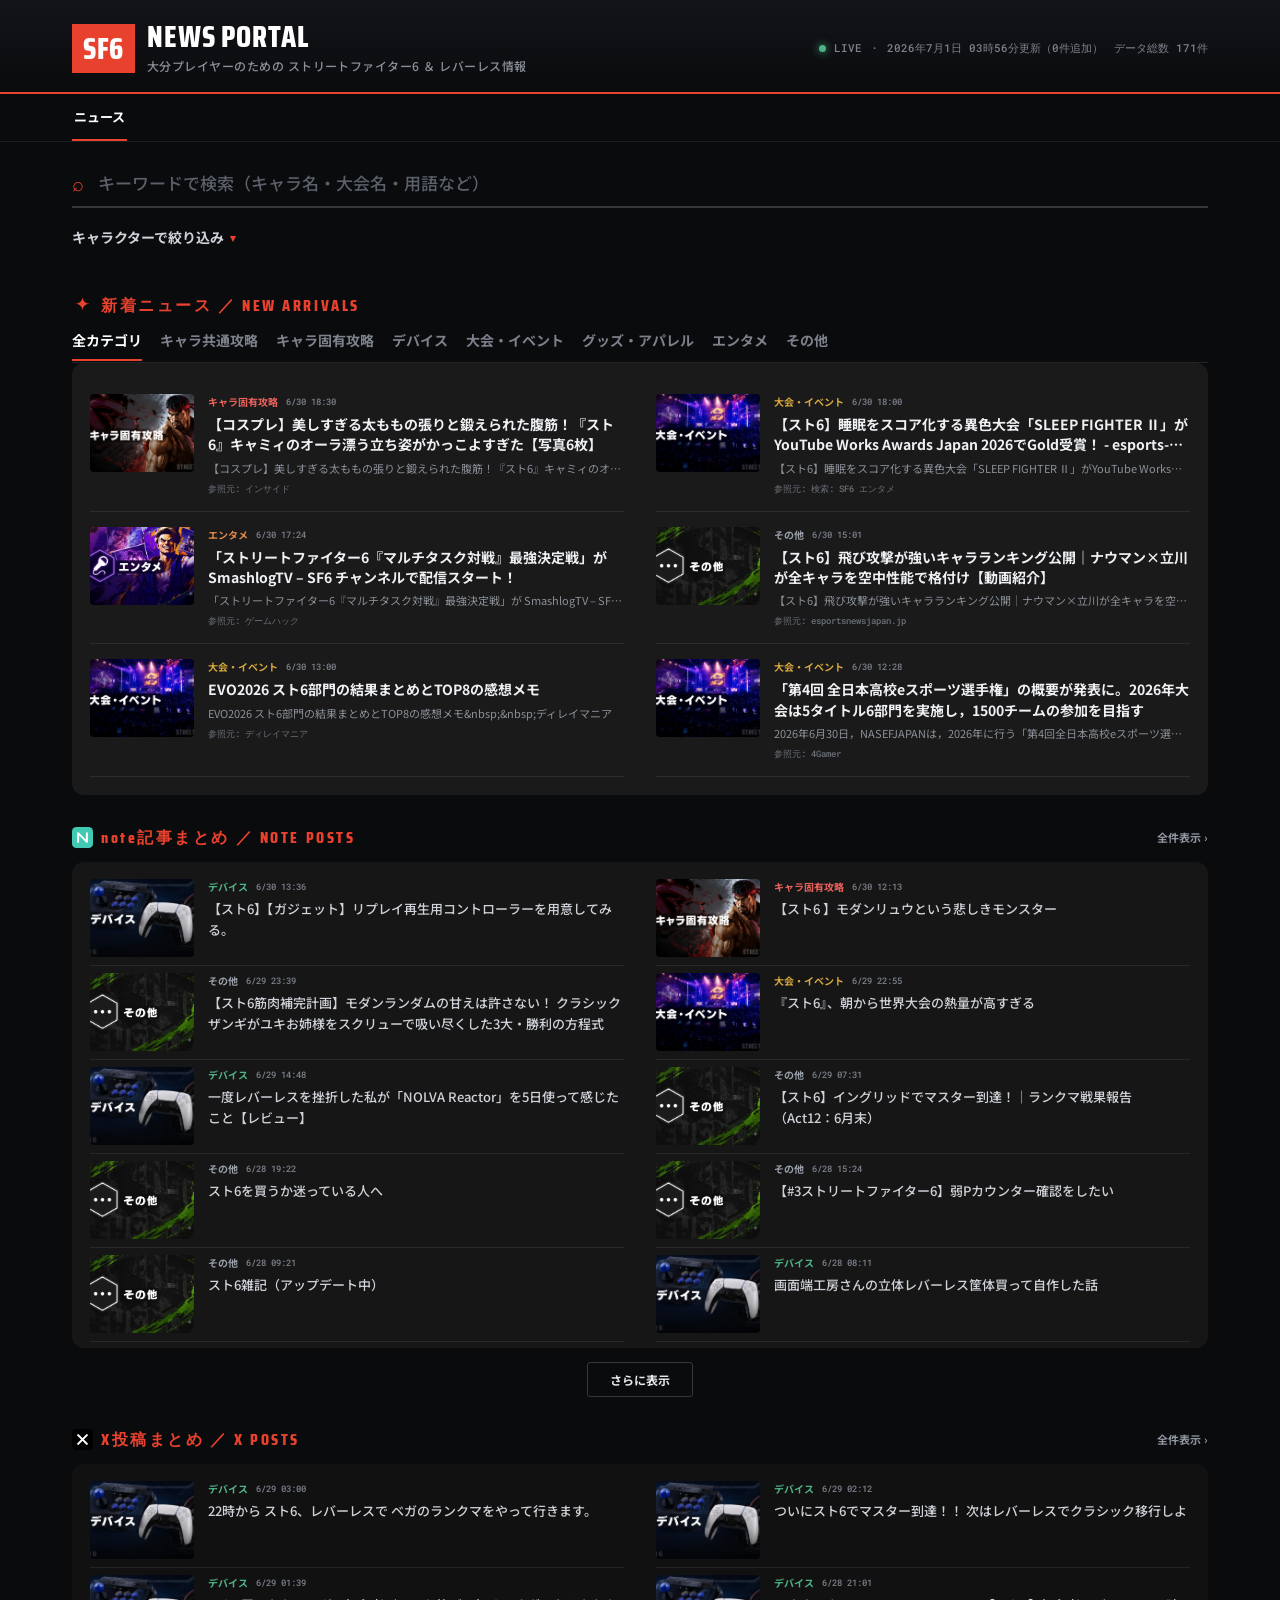
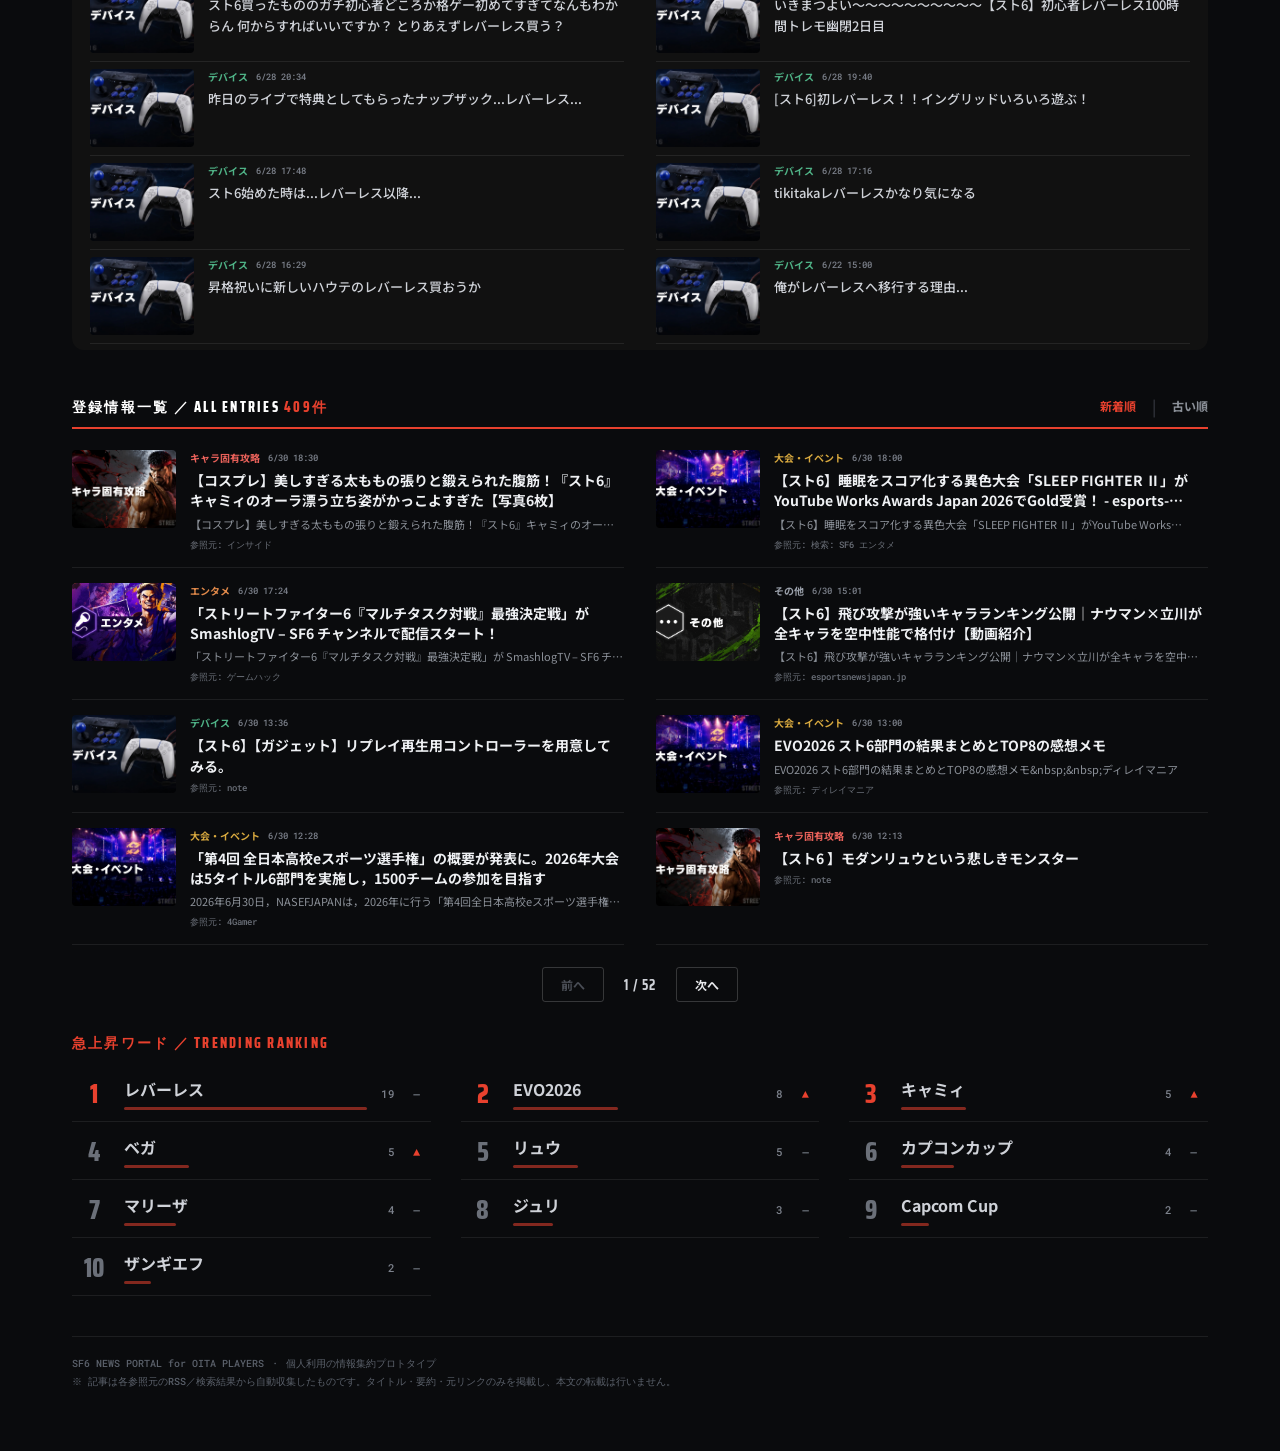
==== commit 7a11a2f5: "主要セクションの見出しを拡大し、LIVE表示を更新日時・追加件数入りに変更 - 新着ニュース・note記事まとめ・X投稿まとめの見出しフォントを2px拡大(14→16px)、   アイコンはその半分の" ====
--- a/site/index.html
+++ b/site/index.html
@@ -38,7 +38,7 @@
   </div>
 
   <section class="sec">
-    <div class="sec-title">
+    <div class="sec-title sec-title-big">
       <svg class="sec-icon" viewBox="0 0 24 24" aria-hidden="true"><path fill="#E8412E" d="M12 2c0 4.4 3.6 8 8 8-4.4 0-8 3.6-8 8 0-4.4-3.6-8-8-8 4.4 0 8-3.6 8-8z"/></svg>
       新着ニュース ／ NEW ARRIVALS
     </div>
@@ -48,7 +48,7 @@
 
   <section class="sec" id="notePostsSection" hidden>
     <div class="sec-title-row">
-      <div class="sec-title">
+      <div class="sec-title sec-title-big">
         <svg class="sec-icon" viewBox="0 0 24 24" aria-hidden="true">
           <rect width="24" height="24" rx="5" fill="#41C9B4"/>
           <path stroke="#fff" stroke-width="2.2" stroke-linecap="round" stroke-linejoin="round" fill="none" d="M7 17V7l10 10V7"/>
@@ -65,7 +65,7 @@
 
   <section class="sec" id="xPostsSection" hidden>
     <div class="sec-title-row">
-      <div class="sec-title">
+      <div class="sec-title sec-title-big">
         <svg class="sec-icon" viewBox="0 0 24 24" aria-hidden="true">
           <rect width="24" height="24" rx="5" fill="#000"/>
           <path stroke="#fff" stroke-width="2.4" stroke-linecap="round" d="M7 7l10 10M17 7L7 17"/>
--- a/site/assets/css/base.css
+++ b/site/assets/css/base.css
@@ -210,6 +210,11 @@
   margin-bottom: 12px;
 }
 .sec-icon { width: 20px; height: 20px; flex: 0 0 auto; }
+
+/* 新着ニュース／note記事まとめ／X投稿まとめの見出しのみ、他のセクションより
+   フォントを2px大きく、アイコンはその半分(1px)大きくする */
+.sec-title-big { font-size: 16px; }
+.sec-title-big .sec-icon { width: 21px; height: 21px; }
 
 .sec-title-row {
   display: flex;
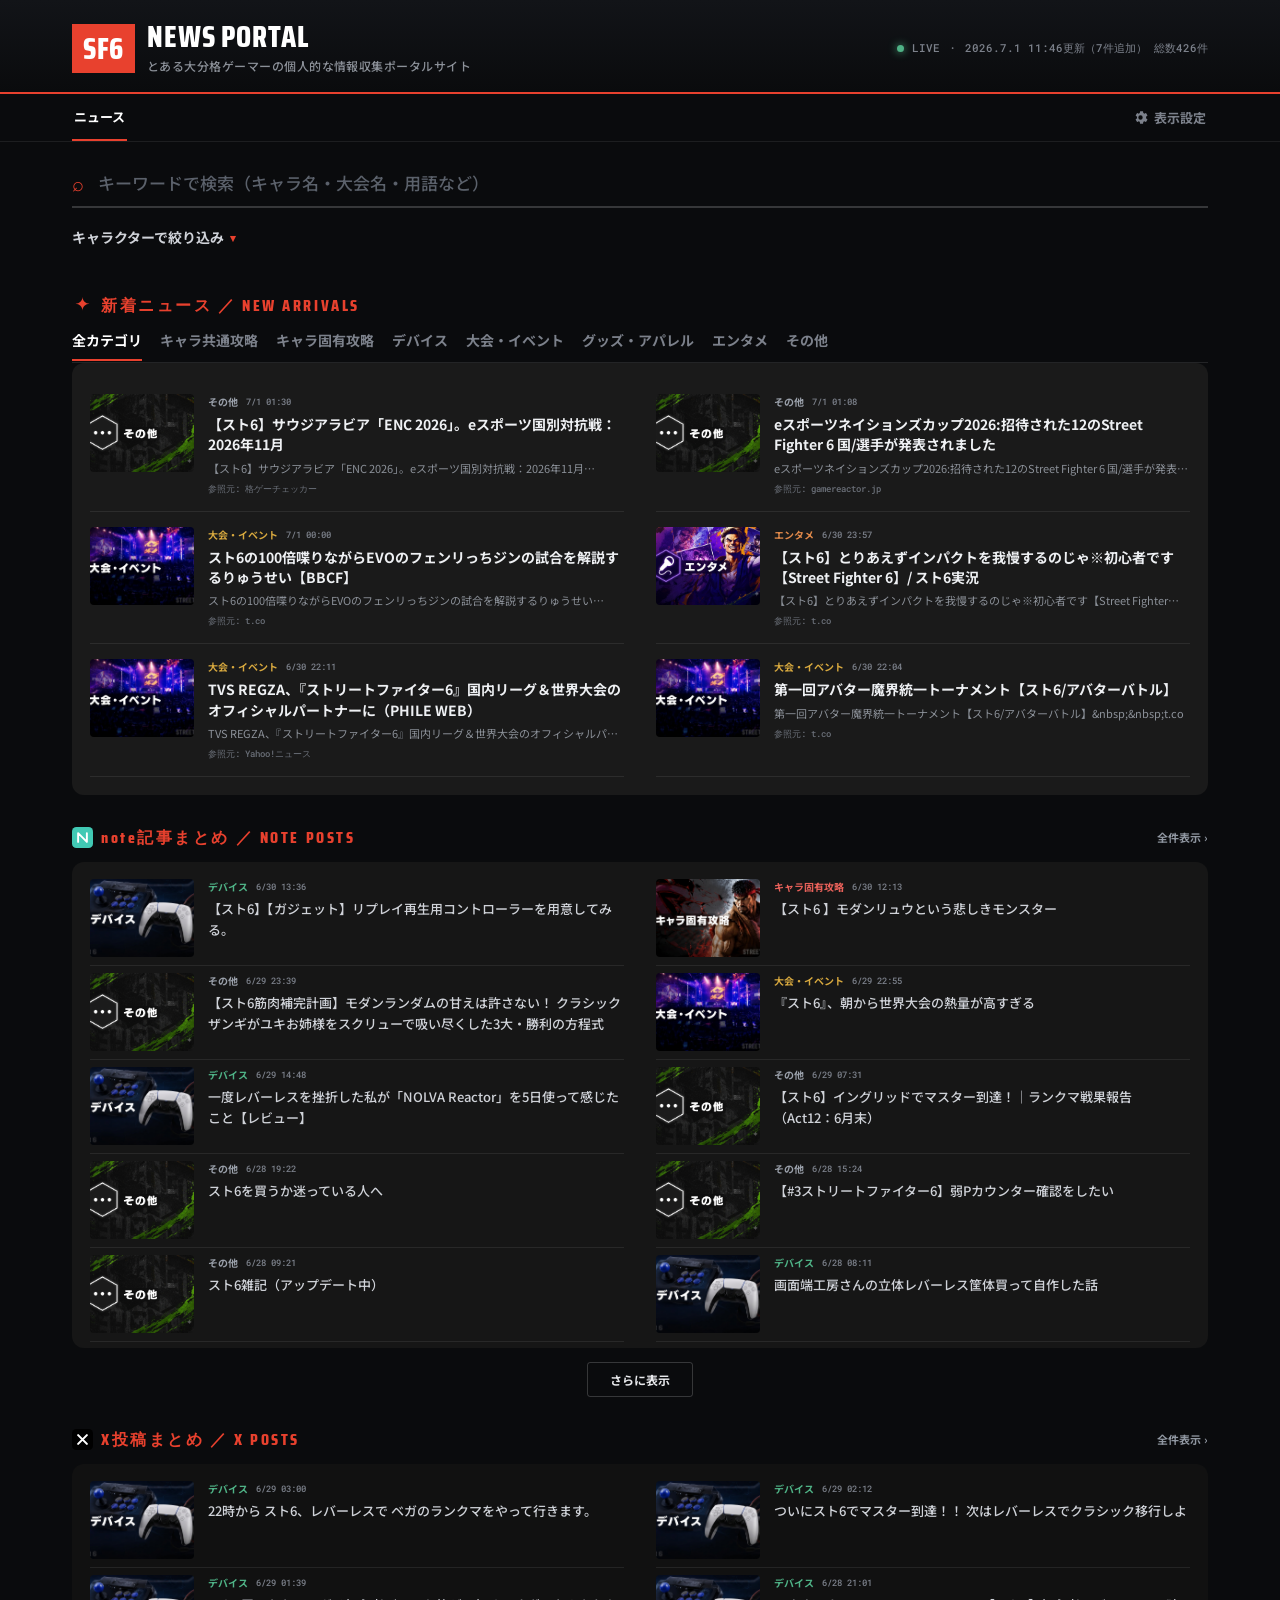
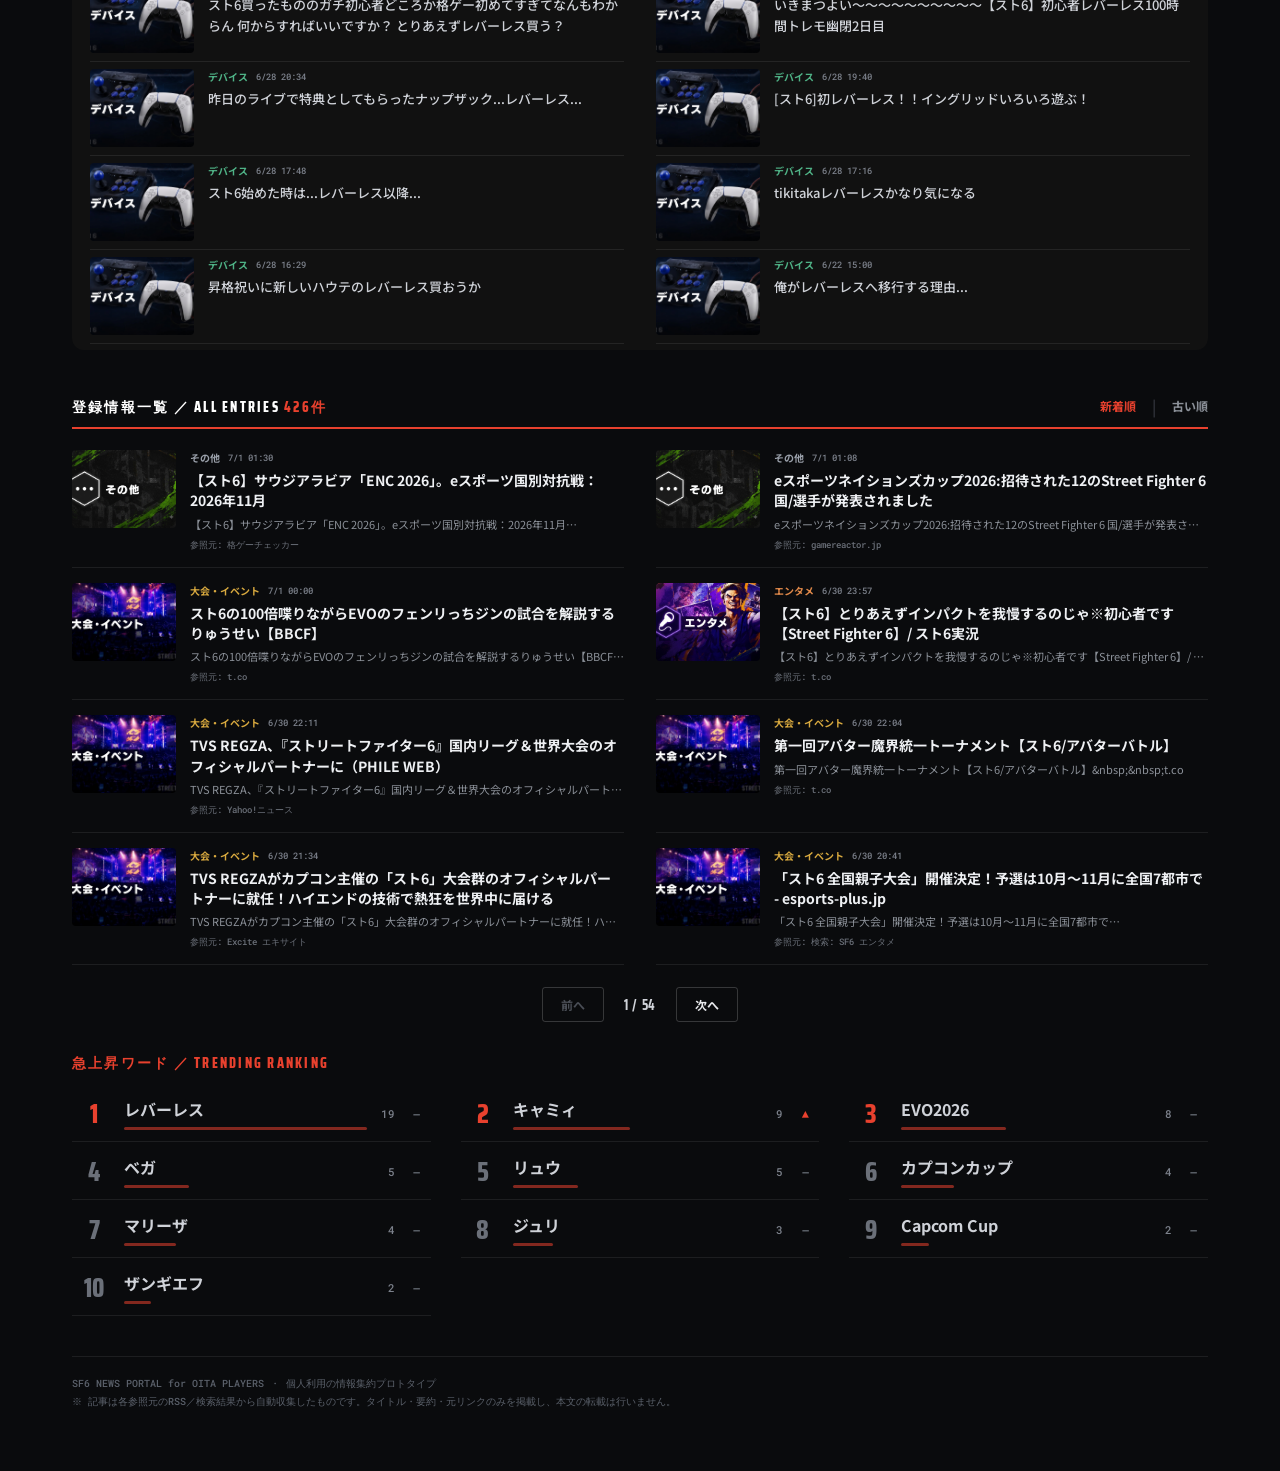
==== commit d9b5c91f: "表示設定(フォントサイズ・テーマカラー)機能を追加し、マストヘッドの説明文を変更 - ナビ行右端に「表示設定」ボタンを追加。フォントサイズ(小/標準/大)と   テーマカラー(赤/オレンジ/イエロー/" ====
--- a/site/index.html
+++ b/site/index.html
@@ -39,7 +39,7 @@
 
   <section class="sec">
     <div class="sec-title sec-title-big">
-      <svg class="sec-icon" viewBox="0 0 24 24" aria-hidden="true"><path fill="#E8412E" d="M12 2c0 4.4 3.6 8 8 8-4.4 0-8 3.6-8 8 0-4.4-3.6-8-8-8 4.4 0 8-3.6 8-8z"/></svg>
+      <svg class="sec-icon sec-icon-accent" viewBox="0 0 24 24" aria-hidden="true"><path d="M12 2c0 4.4 3.6 8 8 8-4.4 0-8 3.6-8 8 0-4.4-3.6-8-8-8 4.4 0 8-3.6 8-8z"/></svg>
       新着ニュース ／ NEW ARRIVALS
     </div>
     <div class="cat-tabs" id="catTabs"></div>
@@ -112,6 +112,7 @@
 <script src="assets/js/include.js"></script>
 <script src="assets/js/data.js"></script>
 <script src="assets/js/chrome.js"></script>
+<script src="assets/js/theme.js"></script>
 <script src="assets/js/news.js"></script>
 </body>
 </html>
--- a/site/assets/css/base.css
+++ b/site/assets/css/base.css
@@ -6,6 +6,15 @@
 * { box-sizing: border-box; }
 
 [hidden] { display: none !important; }
+
+/* 表示設定(フォントサイズ・テーマカラー)。JS(theme.js)がhtmlへクラス付与して切り替える。
+   フォントサイズは各要素をrem単位にしてあるため、ここでのfont-size変更が全体に反映される */
+:root {
+  --accent: #E8412E;
+  --accent-rgb: 232, 65, 46;
+}
+html.fs-standard { font-size: 112%; }
+html.fs-large { font-size: 125%; }
 
 html, body { margin: 0; background: #0a0b0d; }
 
@@ -42,7 +51,7 @@
 
 /* ===== Masthead ===== */
 .masthead {
-  border-bottom: 2px solid #E8412E;
+  border-bottom: 2px solid var(--accent);
   background: linear-gradient(180deg, #121418, #0a0b0d);
 }
 .masthead .wrap {
@@ -55,22 +64,22 @@
 }
 .brand { display: flex; align-items: center; gap: 12px; text-decoration: none; }
 .brand-badge {
-  background: #E8412E;
+  background: var(--accent);
   color: #fff;
-  font: 800 30px 'Saira Condensed', sans-serif;
+  font: 800 1.875rem 'Saira Condensed', sans-serif;
   padding: 1px 11px;
   letter-spacing: .02em;
 }
 .brand-text { display: block; }
 .brand-title {
   display: block;
-  font: 800 30px/1 'Saira Condensed', sans-serif;
+  font: 800 1.875rem/1 'Saira Condensed', sans-serif;
   color: #fff;
   letter-spacing: .03em;
 }
 .brand-tag {
   display: block;
-  font: 500 12px 'Noto Sans JP', sans-serif;
+  font: 500 0.75rem 'Noto Sans JP', sans-serif;
   color: #8b9098;
   margin-top: 5px;
   letter-spacing: .04em;
@@ -79,7 +88,7 @@
   display: flex;
   align-items: center;
   gap: 8px;
-  font: 500 11px 'Roboto Mono', monospace;
+  font: 500 0.6875rem 'Roboto Mono', monospace;
   color: #7c818b;
 }
 .live .dot {
@@ -95,7 +104,7 @@
   border-bottom: 1px solid rgba(255, 255, 255, 0.08);
   background: #0a0b0d;
 }
-.nav .wrap { padding: 0 22px; display: flex; gap: 26px; }
+.nav .wrap { padding: 0 22px; display: flex; align-items: center; gap: 26px; }
 .nav a {
   display: block;
   background: none;
@@ -103,11 +112,76 @@
   border-bottom: 2px solid transparent;
   color: #7c818b;
   padding: 13px 2px;
-  font: 700 13px 'Noto Sans JP', sans-serif;
+  font: 700 0.8125rem 'Noto Sans JP', sans-serif;
   cursor: pointer;
   text-decoration: none;
 }
-.nav a.on { color: #fff; border-bottom-color: #E8412E; }
+.nav a.on { color: #fff; border-bottom-color: var(--accent); }
+
+/* ===== Display settings (font size / theme color) ===== */
+.display-settings { position: relative; margin-left: auto; }
+.display-settings-btn {
+  display: flex;
+  align-items: center;
+  gap: 6px;
+  background: none;
+  border: none;
+  color: #7c818b;
+  padding: 13px 2px;
+  font: 700 0.8125rem 'Noto Sans JP', sans-serif;
+  cursor: pointer;
+}
+.display-settings-btn:hover,
+.display-settings-btn[aria-expanded="true"] { color: #fff; }
+.ds-gear { width: 15px; height: 15px; }
+
+.display-settings-panel {
+  position: absolute;
+  top: 100%;
+  right: 0;
+  z-index: 20;
+  background: #14161a;
+  border: 1px solid rgba(255, 255, 255, 0.1);
+  border-radius: 8px;
+  padding: 14px 16px;
+  min-width: 220px;
+  box-shadow: 0 8px 24px rgba(0, 0, 0, 0.4);
+}
+.ds-group + .ds-group { margin-top: 14px; }
+.ds-label {
+  font: 700 0.6875rem 'Noto Sans JP', sans-serif;
+  color: #7c818b;
+  margin-bottom: 8px;
+}
+.ds-options { display: flex; gap: 6px; }
+.ds-options button {
+  flex: 1;
+  background: none;
+  border: 1px solid rgba(255, 255, 255, 0.18);
+  border-radius: 4px;
+  color: #9097a1;
+  padding: 6px 0;
+  font: 600 0.75rem 'Noto Sans JP', sans-serif;
+  cursor: pointer;
+}
+.ds-options button.on { color: #0a0b0d; background: var(--accent); border-color: var(--accent); }
+
+.ds-swatches { display: flex; gap: 8px; }
+.ds-swatch {
+  width: 22px;
+  height: 22px;
+  border-radius: 50%;
+  border: 2px solid transparent;
+  padding: 0;
+  cursor: pointer;
+}
+.ds-swatch.on { border-color: #fff; }
+.ds-swatch-red { background: #E8412E; }
+.ds-swatch-orange { background: #E0894A; }
+.ds-swatch-yellow { background: #D8A93F; }
+.ds-swatch-green { background: #4FB286; }
+.ds-swatch-blue { background: #6FA8DC; }
+.ds-swatch-purple { background: #C77DBB; }
 
 /* ===== Search ===== */
 .search-wrap { padding: 26px 0 10px; }
@@ -118,7 +192,7 @@
   border-bottom: 2px solid rgba(255, 255, 255, 0.18);
   padding-bottom: 9px;
 }
-.search-row .ic { color: #E8412E; font-size: 20px; }
+.search-row .ic { color: var(--accent); font-size: 1.25rem; }
 .search-row input {
   flex: 1;
   min-width: 0;
@@ -126,14 +200,14 @@
   border: none;
   outline: none;
   color: #fff;
-  font: 500 17px 'Noto Sans JP', sans-serif;
+  font: 500 1.0625rem 'Noto Sans JP', sans-serif;
 }
 .clear-btn {
   background: none;
   border: none;
   color: #7c818b;
   cursor: pointer;
-  font-size: 16px;
+  font-size: 1rem;
 }
 .trend-filter {
   margin-top: 11px;
@@ -141,14 +215,14 @@
   align-items: center;
   gap: 9px;
 }
-.trend-filter .tag { font: 700 13px 'Noto Sans JP', sans-serif; color: #E8412E; }
-.trend-filter .desc { font: 400 12px 'Noto Sans JP', sans-serif; color: #7c818b; }
+.trend-filter .tag { font: 700 0.8125rem 'Noto Sans JP', sans-serif; color: var(--accent); }
+.trend-filter .desc { font: 400 0.75rem 'Noto Sans JP', sans-serif; color: #7c818b; }
 .trend-filter button {
   background: none;
   border: 1px solid rgba(255, 255, 255, 0.18);
   color: #9097a1;
   cursor: pointer;
-  font: 500 11px 'Noto Sans JP', sans-serif;
+  font: 500 0.6875rem 'Noto Sans JP', sans-serif;
   border-radius: 3px;
   padding: 3px 9px;
 }
@@ -164,11 +238,11 @@
   margin: 0;
   cursor: pointer;
   color: #cfd2d8;
-  font: 700 14px 'Noto Sans JP', sans-serif;
+  font: 700 0.875rem 'Noto Sans JP', sans-serif;
 }
 .char-filter-toggle .chev {
-  color: #E8412E;
-  font-size: 11px;
+  color: var(--accent);
+  font-size: 0.6875rem;
   transition: transform .15s ease;
 }
 .char-filter-toggle[aria-expanded="true"] .chev { transform: rotate(180deg); }
@@ -182,11 +256,11 @@
   border: 1px solid rgba(255, 255, 255, 0.18);
   color: #9097a1;
   cursor: pointer;
-  font: 600 12px 'Noto Sans JP', sans-serif;
+  font: 600 0.75rem 'Noto Sans JP', sans-serif;
   border-radius: 14px;
   padding: 4px 12px;
 }
-.char-tabs button.on { color: #0a0b0d; background: #E8412E; border-color: #E8412E; }
+.char-tabs button.on { color: #0a0b0d; background: var(--accent); border-color: var(--accent); }
 .char-ico {
   flex: 0 0 auto;
   width: 10px;
@@ -204,16 +278,17 @@
   display: flex;
   align-items: center;
   gap: 8px;
-  font: 800 14px 'Saira Condensed', sans-serif;
+  font: 800 0.875rem 'Saira Condensed', sans-serif;
   letter-spacing: .16em;
-  color: #E8412E;
+  color: var(--accent);
   margin-bottom: 12px;
 }
 .sec-icon { width: 20px; height: 20px; flex: 0 0 auto; }
+.sec-icon-accent path { fill: var(--accent); }
 
 /* 新着ニュース／note記事まとめ／X投稿まとめの見出しのみ、他のセクションより
    フォントを2px大きく、アイコンはその半分(1px)大きくする */
-.sec-title-big { font-size: 16px; }
+.sec-title-big { font-size: 1rem; }
 .sec-title-big .sec-icon { width: 21px; height: 21px; }
 
 .sec-title-row {
@@ -225,7 +300,7 @@
 }
 .sec-title-row .sec-title { margin-bottom: 0; }
 .sec-link {
-  font: 700 11px 'Noto Sans JP', sans-serif;
+  font: 700 0.6875rem 'Noto Sans JP', sans-serif;
   color: #9097a1;
   text-decoration: none;
   white-space: nowrap;
@@ -238,11 +313,11 @@
   border: 1px solid rgba(255, 255, 255, 0.18);
   border-radius: 3px;
   padding: 8px 22px;
-  font: 700 12px 'Noto Sans JP', sans-serif;
+  font: 700 0.75rem 'Noto Sans JP', sans-serif;
   cursor: pointer;
   color: #e8e9ec;
 }
-.show-more-btn:hover { border-color: #E8412E; color: #fff; }
+.show-more-btn:hover { border-color: var(--accent); color: #fff; }
 
 #newArrivals {
   background: #1A1A1A;
@@ -265,15 +340,15 @@
   border-bottom: 2px solid transparent;
   color: #7c818b;
   padding: 0 0 9px;
-  font: 700 14px 'Noto Sans JP', sans-serif;
+  font: 700 0.875rem 'Noto Sans JP', sans-serif;
   cursor: pointer;
   white-space: nowrap;
 }
-.cat-tabs button.on { color: #fff; border-bottom-color: #E8412E; }
+.cat-tabs button.on { color: #fff; border-bottom-color: var(--accent); }
 
 .empty-note {
   padding: 26px 0;
-  font: 500 13px 'Noto Sans JP', sans-serif;
+  font: 500 0.8125rem 'Noto Sans JP', sans-serif;
   color: #7c818b;
 }
 
@@ -305,10 +380,10 @@
 .note-post-card .thumb { flex: 0 0 104px; height: 78px; border-radius: 4px; position: relative; overflow: hidden; }
 .note-post-card .body { flex: 1; min-width: 0; }
 .note-post-card .meta { display: flex; align-items: center; gap: 8px; margin-bottom: 5px; }
-.note-post-card .meta .cat { font: 700 10px 'Noto Sans JP', sans-serif; }
-.note-post-card .meta .time { font: 500 9px 'Roboto Mono', monospace; color: #7c818b; }
+.note-post-card .meta .cat { font: 700 0.625rem 'Noto Sans JP', sans-serif; }
+.note-post-card .meta .time { font: 500 0.5625rem 'Roboto Mono', monospace; color: #7c818b; }
 .note-post-card .message {
-  font: 500 13px/1.6 'Noto Sans JP', sans-serif;
+  font: 500 0.8125rem/1.6 'Noto Sans JP', sans-serif;
   color: #cfd2d8;
   white-space: pre-line;
   display: -webkit-box;
@@ -342,10 +417,10 @@
 }
 .x-post-card .body { flex: 1; min-width: 0; }
 .x-post-card .meta { display: flex; align-items: center; gap: 8px; margin-bottom: 5px; }
-.x-post-card .meta .cat { font: 700 10px 'Noto Sans JP', sans-serif; }
-.x-post-card .meta .time { font: 500 9px 'Roboto Mono', monospace; color: #7c818b; }
+.x-post-card .meta .cat { font: 700 0.625rem 'Noto Sans JP', sans-serif; }
+.x-post-card .meta .time { font: 500 0.5625rem 'Roboto Mono', monospace; color: #7c818b; }
 .x-post-card .message {
-  font: 500 13px/1.6 'Noto Sans JP', sans-serif;
+  font: 500 0.8125rem/1.6 'Noto Sans JP', sans-serif;
   color: #cfd2d8;
   white-space: pre-line;
   display: -webkit-box;
@@ -372,20 +447,20 @@
   padding: 11px 6px;
   cursor: pointer;
 }
-.trend-row.active { background: rgba(232, 65, 46, 0.12); }
+.trend-row.active { background: rgba(var(--accent-rgb), 0.12); }
 .trend-row .rank {
   flex: 0 0 32px;
-  font: 800 26px/1 'Saira Condensed', sans-serif;
+  font: 800 1.625rem/1 'Saira Condensed', sans-serif;
   color: #6b7079;
   text-align: center;
 }
-.trend-row .rank.top { color: #E8412E; }
+.trend-row .rank.top { color: var(--accent); }
 .trend-row .mid { flex: 1; min-width: 0; }
-.trend-row .word { display: block; font: 700 16px 'Noto Sans JP', sans-serif; color: #cfd2d8; }
+.trend-row .word { display: block; font: 700 1rem 'Noto Sans JP', sans-serif; color: #cfd2d8; }
 .trend-row.active .word { color: #fff; }
-.trend-row .bar { display: block; height: 3px; border-radius: 2px; background: rgba(232, 65, 46, 0.55); margin-top: 6px; }
-.trend-row .score { font: 500 11px 'Roboto Mono', monospace; color: #7c818b; }
-.trend-row .arrow { font: 600 12px 'Roboto Mono', monospace; width: 16px; text-align: center; }
+.trend-row .bar { display: block; height: 3px; border-radius: 2px; background: rgba(var(--accent-rgb), 0.55); margin-top: 6px; }
+.trend-row .score { font: 500 0.6875rem 'Roboto Mono', monospace; color: #7c818b; }
+.trend-row .arrow { font: 600 0.75rem 'Roboto Mono', monospace; width: 16px; text-align: center; }
 
 /* ===== News list ===== */
 .list-head {
@@ -394,22 +469,22 @@
   justify-content: space-between;
   flex-wrap: wrap;
   gap: 10px;
-  border-bottom: 2px solid #E8412E;
+  border-bottom: 2px solid var(--accent);
   padding-bottom: 9px;
   margin-bottom: 6px;
 }
-.list-head .label { font: 800 14px 'Saira Condensed', sans-serif; letter-spacing: .16em; color: #fff; }
-.list-head .label .count { color: #E8412E; }
+.list-head .label { font: 800 0.875rem 'Saira Condensed', sans-serif; letter-spacing: .16em; color: #fff; }
+.list-head .label .count { color: var(--accent); }
 .sort-controls { display: flex; align-items: center; gap: 16px; }
 .sort-controls button {
   background: none;
   border: none;
   color: #8b9098;
-  font: 700 12px 'Noto Sans JP', sans-serif;
+  font: 700 0.75rem 'Noto Sans JP', sans-serif;
   cursor: pointer;
   padding: 0;
 }
-.sort-controls button.on { color: #E8412E; }
+.sort-controls button.on { color: var(--accent); }
 .sort-controls .sep { color: #3a3e46; }
 
 .list-grid {
@@ -427,10 +502,10 @@
 .list-item .thumb { flex: 0 0 104px; height: 78px; border-radius: 4px; position: relative; overflow: hidden; }
 .list-item .body { flex: 1; min-width: 0; }
 .list-item .meta { display: flex; align-items: center; gap: 8px; margin-bottom: 5px; }
-.list-item .meta .cat { font: 700 10px 'Noto Sans JP', sans-serif; }
-.list-item .meta .time { font: 500 9px 'Roboto Mono', monospace; color: #7c818b; }
+.list-item .meta .cat { font: 700 0.625rem 'Noto Sans JP', sans-serif; }
+.list-item .meta .time { font: 500 0.5625rem 'Roboto Mono', monospace; color: #7c818b; }
 .list-item .title {
-  font: 700 14px/1.45 'Noto Sans JP', sans-serif;
+  font: 700 0.875rem/1.45 'Noto Sans JP', sans-serif;
   color: #eef0f3;
   display: -webkit-box;
   -webkit-line-clamp: 2;
@@ -438,7 +513,7 @@
   overflow: hidden;
 }
 .list-item .excerpt {
-  font: 400 11px/1.55 'Noto Sans JP', sans-serif;
+  font: 400 0.6875rem/1.55 'Noto Sans JP', sans-serif;
   color: #8b9098;
   margin-top: 5px;
   display: -webkit-box;
@@ -446,7 +521,7 @@
   -webkit-box-orient: vertical;
   overflow: hidden;
 }
-.list-item .source { font: 500 9px 'Roboto Mono', monospace; color: #6b7079; margin-top: 6px; }
+.list-item .source { font: 500 0.5625rem 'Roboto Mono', monospace; color: #6b7079; margin-top: 6px; }
 
 .pagination { display: flex; align-items: center; justify-content: center; gap: 20px; margin-top: 22px; }
 .pagination button {
@@ -454,25 +529,25 @@
   border: 1px solid rgba(255, 255, 255, 0.18);
   border-radius: 3px;
   padding: 8px 18px;
-  font: 700 12px 'Noto Sans JP', sans-serif;
+  font: 700 0.75rem 'Noto Sans JP', sans-serif;
   cursor: pointer;
   color: #e8e9ec;
 }
 .pagination button:disabled { color: #4a4e56; cursor: default; }
-.pagination .info { font: 700 14px 'Saira Condensed', sans-serif; letter-spacing: .05em; color: #cfd2d8; }
+.pagination .info { font: 700 0.875rem 'Saira Condensed', sans-serif; letter-spacing: .05em; color: #cfd2d8; }
 
 .foot-note {
   margin-top: 40px;
   padding-top: 18px;
   border-top: 1px solid rgba(255, 255, 255, 0.08);
-  font: 500 10px 'Roboto Mono', monospace;
+  font: 500 0.625rem 'Roboto Mono', monospace;
   color: #5b616b;
   line-height: 1.8;
 }
 
 /* ===== Data sources page ===== */
 .sources-intro {
-  font: 400 12px/1.7 'Noto Sans JP', sans-serif;
+  font: 400 0.75rem/1.7 'Noto Sans JP', sans-serif;
   color: #8b9098;
   margin-bottom: 20px;
   max-width: 760px;
@@ -485,8 +560,8 @@
   padding: 12px 18px;
   min-width: 104px;
 }
-.stat-card .num { font: 800 26px/1 'Saira Condensed', sans-serif; color: #fff; }
-.stat-card .label { font: 600 11px 'Noto Sans JP', sans-serif; color: #8b9098; margin-top: 6px; }
+.stat-card .num { font: 800 1.625rem/1 'Saira Condensed', sans-serif; color: #fff; }
+.stat-card .label { font: 600 0.6875rem 'Noto Sans JP', sans-serif; color: #8b9098; margin-top: 6px; }
 
 .source-grid {
   display: grid;
@@ -501,31 +576,31 @@
   padding: 14px 16px;
 }
 .source-card .head { display: flex; align-items: flex-start; justify-content: space-between; gap: 10px; }
-.source-card .name { font: 700 15px 'Noto Sans JP', sans-serif; color: #eef0f3; }
-.source-card .url { font: 500 11px 'Roboto Mono', monospace; color: #7c818b; margin-top: 3px; word-break: break-all; }
+.source-card .name { font: 700 0.9375rem 'Noto Sans JP', sans-serif; color: #eef0f3; }
+.source-card .url { font: 500 0.6875rem 'Roboto Mono', monospace; color: #7c818b; margin-top: 3px; word-break: break-all; }
 .source-card .status {
   display: flex;
   align-items: center;
   gap: 6px;
   flex: 0 0 auto;
-  font: 600 11px 'Noto Sans JP', sans-serif;
+  font: 600 0.6875rem 'Noto Sans JP', sans-serif;
   white-space: nowrap;
 }
 .source-card .status .dot { width: 8px; height: 8px; border-radius: 50%; }
 .source-card .tags { display: flex; flex-wrap: wrap; align-items: center; gap: 8px; margin-top: 11px; }
-.source-card .method { font: 700 10px 'Noto Sans JP', sans-serif; padding: 3px 9px; border-radius: 4px; }
-.source-card .cat { font: 500 11px 'Noto Sans JP', sans-serif; color: #9097a1; }
-.source-card .endpoint { font: 500 11px 'Roboto Mono', monospace; color: #cfd2d8; margin-top: 11px; word-break: break-all; }
+.source-card .method { font: 700 0.625rem 'Noto Sans JP', sans-serif; padding: 3px 9px; border-radius: 4px; }
+.source-card .cat { font: 500 0.6875rem 'Noto Sans JP', sans-serif; color: #9097a1; }
+.source-card .endpoint { font: 500 0.6875rem 'Roboto Mono', monospace; color: #cfd2d8; margin-top: 11px; word-break: break-all; }
 .source-card .endpoint .lbl { color: #6b7079; }
-.source-card .note { font: 400 11px/1.65 'Noto Sans JP', sans-serif; color: #8b9098; margin-top: 8px; }
+.source-card .note { font: 400 0.6875rem/1.65 'Noto Sans JP', sans-serif; color: #8b9098; margin-top: 8px; }
 
 .compliance-box {
   margin-top: 22px;
   padding: 15px 17px;
-  background: rgba(232, 65, 46, 0.06);
-  border: 1px solid rgba(232, 65, 46, 0.22);
+  background: rgba(var(--accent-rgb), 0.06);
+  border: 1px solid rgba(var(--accent-rgb), 0.22);
   border-radius: 6px;
-  font: 400 11px/1.75 'Noto Sans JP', sans-serif;
+  font: 400 0.6875rem/1.75 'Noto Sans JP', sans-serif;
   color: #c9a59f;
   max-width: 860px;
 }
@@ -535,7 +610,7 @@
   margin-top: 24px;
   padding-top: 18px;
   border-top: 1px solid rgba(255, 255, 255, 0.08);
-  font: 500 10px 'Roboto Mono', monospace;
+  font: 500 0.625rem 'Roboto Mono', monospace;
   color: #5b616b;
   line-height: 1.8;
 }
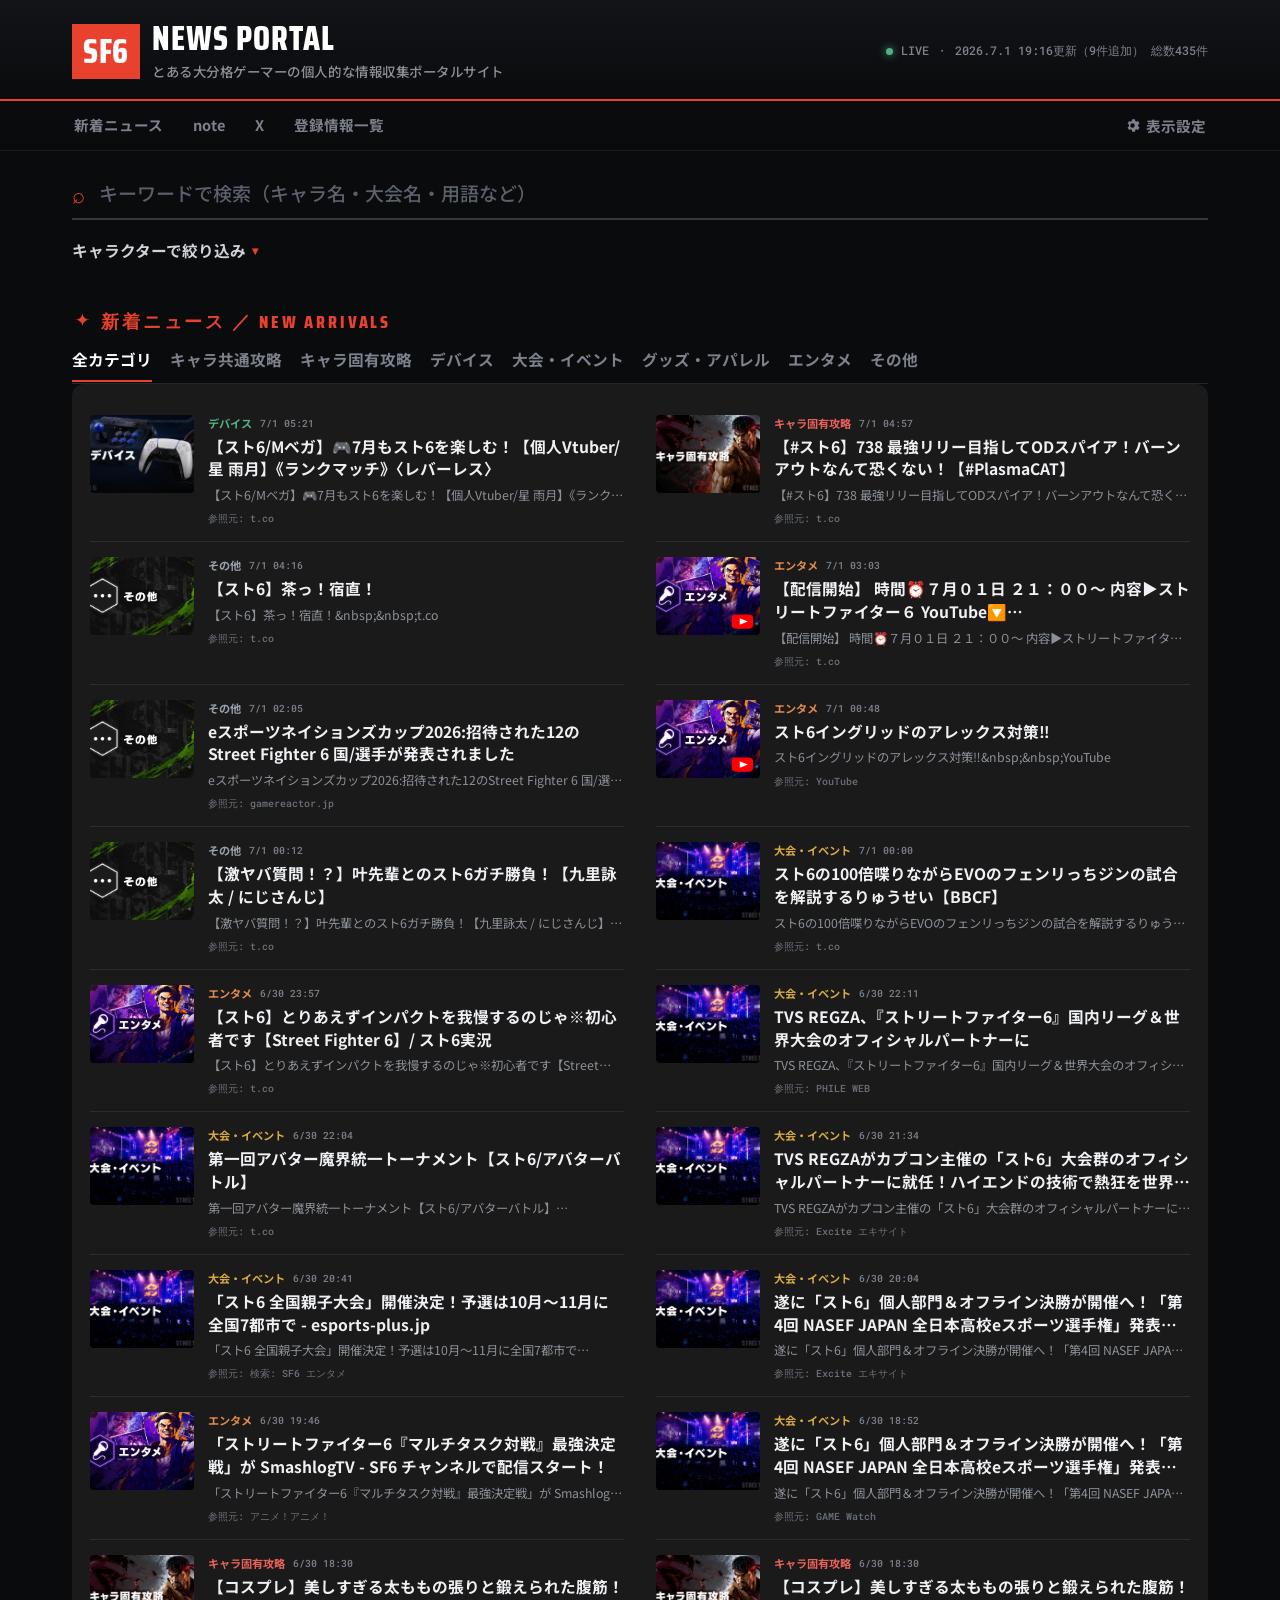
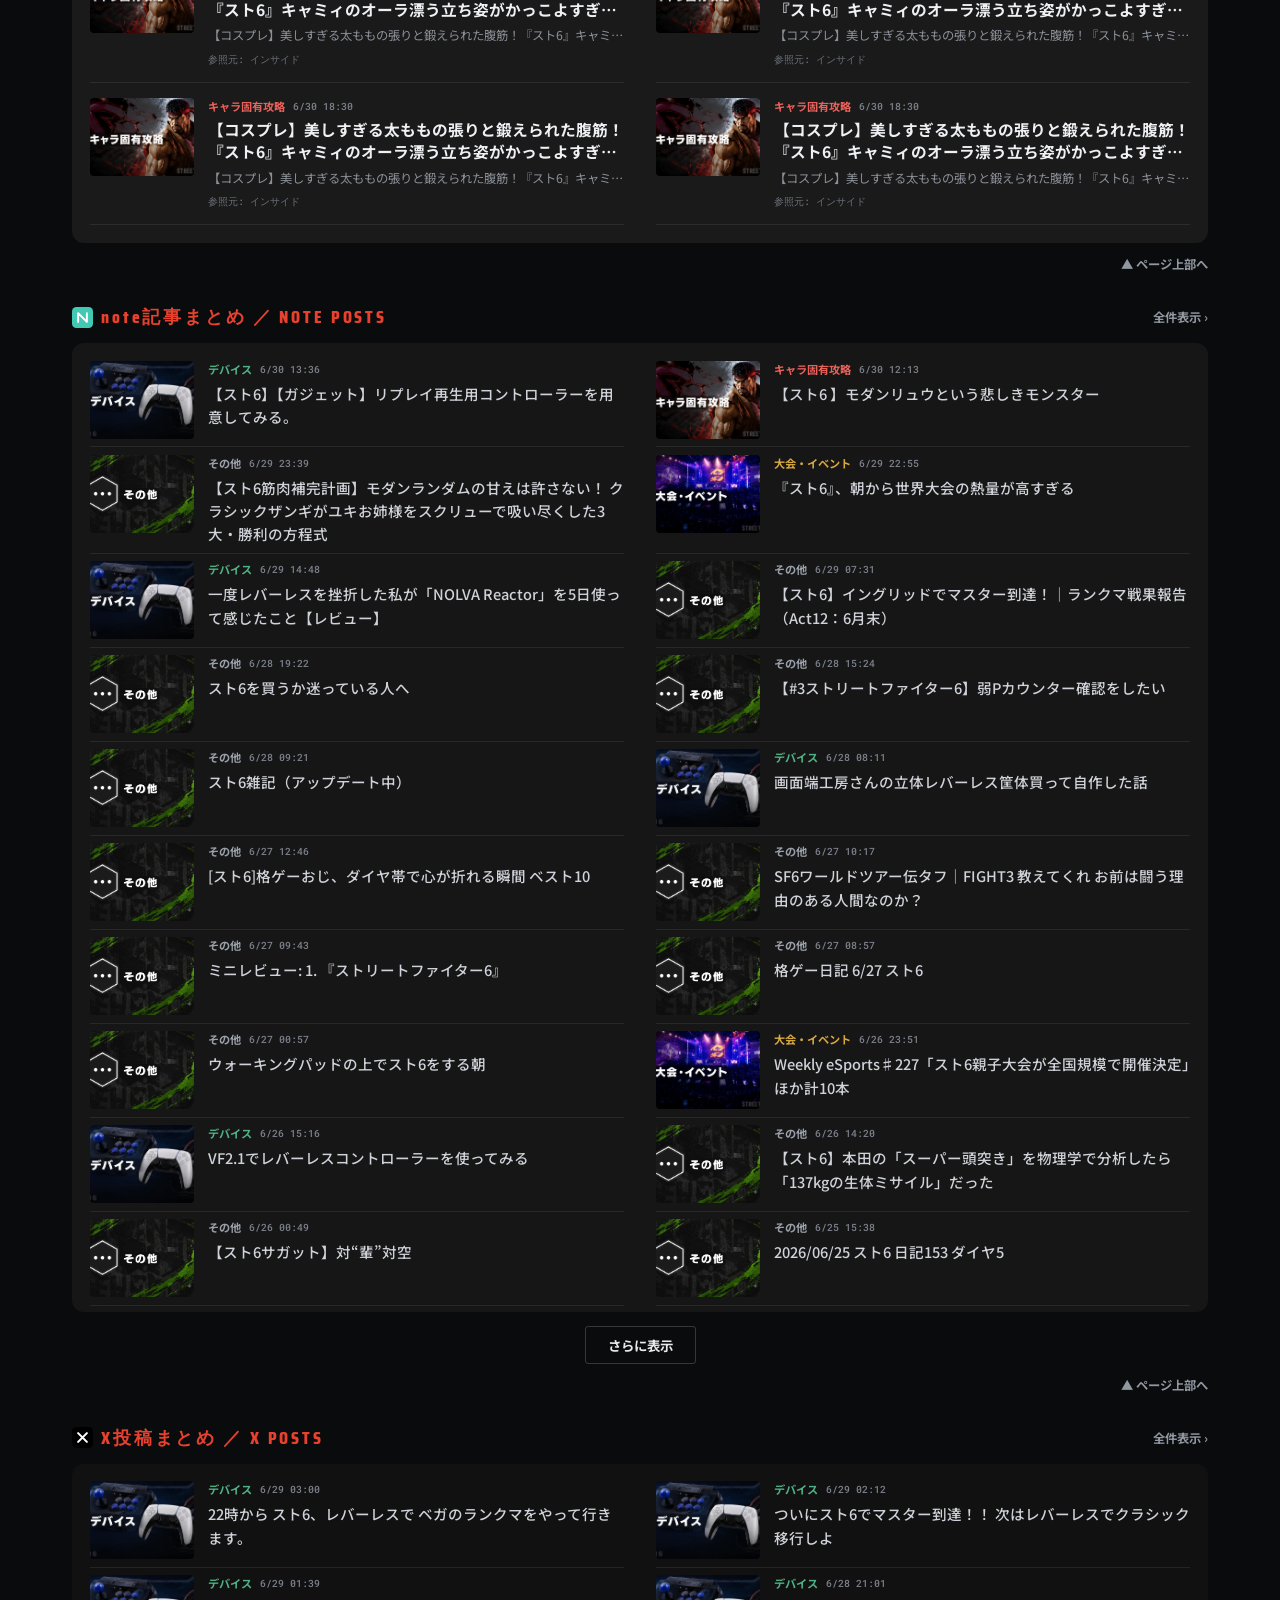
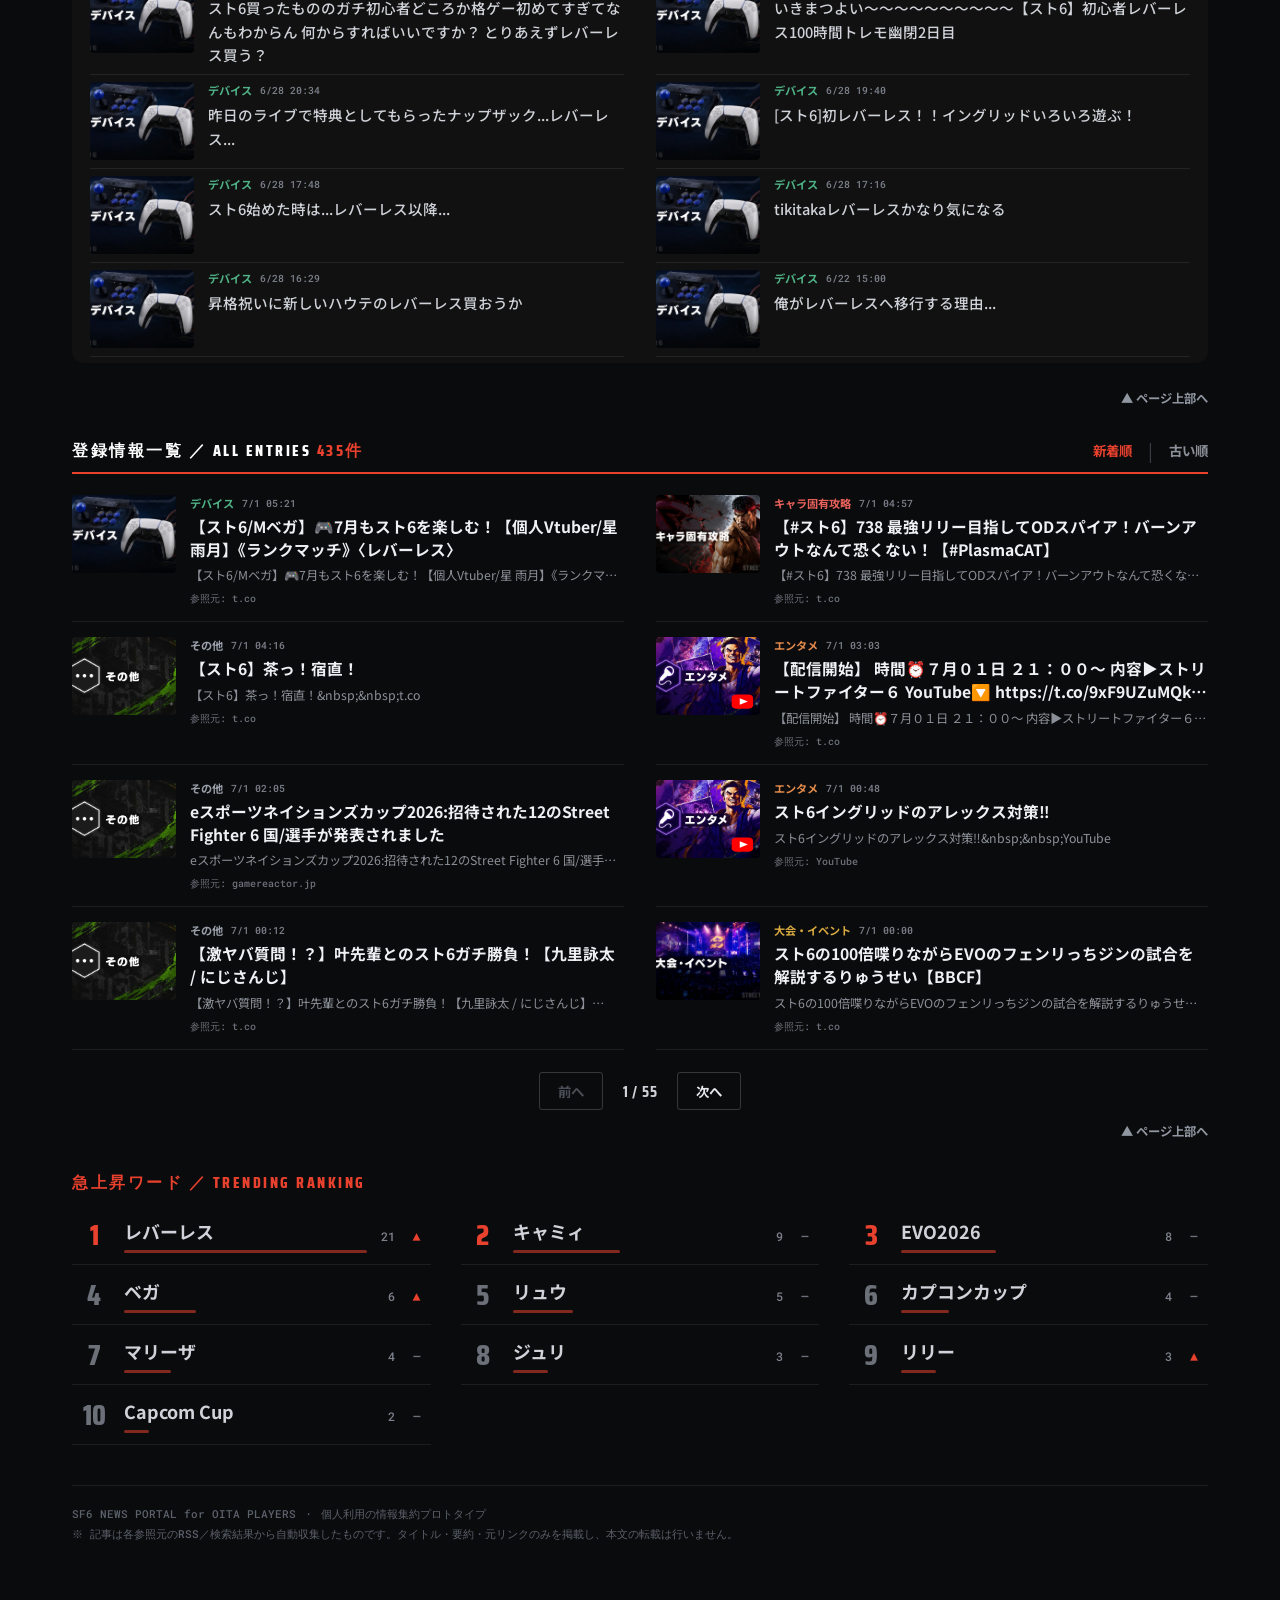
==== commit 355094ba: "表示設定の初期値変更、ナビのセクションジャンプリンク化、初期表示件数の拡大 - フォントサイズの初期値を「小」から「標準」に変更。 - 上段ナビの「ニュース」リンクを、新着ニュース・note・X・登録" ====
--- a/site/index.html
+++ b/site/index.html
@@ -37,13 +37,14 @@
     </div>
   </div>
 
-  <section class="sec">
+  <section class="sec" id="newArrivalsSection">
     <div class="sec-title sec-title-big">
       <svg class="sec-icon sec-icon-accent" viewBox="0 0 24 24" aria-hidden="true"><path d="M12 2c0 4.4 3.6 8 8 8-4.4 0-8 3.6-8 8 0-4.4-3.6-8-8-8 4.4 0 8-3.6 8-8z"/></svg>
       新着ニュース ／ NEW ARRIVALS
     </div>
     <div class="cat-tabs" id="catTabs"></div>
     <div id="newArrivals"></div>
+    <a href="#" class="back-to-top">▲ ページ上部へ</a>
   </section>
 
   <section class="sec" id="notePostsSection" hidden>
@@ -61,6 +62,7 @@
     <div class="show-more-wrap">
       <button id="noteShowMoreBtn" type="button" class="show-more-btn" hidden>さらに表示</button>
     </div>
+    <a href="#" class="back-to-top">▲ ページ上部へ</a>
   </section>
 
   <section class="sec" id="xPostsSection" hidden>
@@ -78,9 +80,10 @@
     <div class="show-more-wrap">
       <button id="xShowMoreBtn" type="button" class="show-more-btn" hidden>さらに表示</button>
     </div>
+    <a href="#" class="back-to-top">▲ ページ上部へ</a>
   </section>
 
-  <section class="sec">
+  <section class="sec" id="allEntriesSection">
     <div class="list-head">
       <div class="label">登録情報一覧 ／ ALL ENTRIES <span class="count"><span id="listCount">0</span>件</span></div>
       <div class="sort-controls">
@@ -95,6 +98,7 @@
       <span class="info" id="pageInfo">1 / 1</span>
       <button id="nextPageBtn" type="button">次へ</button>
     </div>
+    <a href="#" class="back-to-top">▲ ページ上部へ</a>
   </section>
 
   <section class="sec">
--- a/site/assets/css/base.css
+++ b/site/assets/css/base.css
@@ -116,7 +116,7 @@
   cursor: pointer;
   text-decoration: none;
 }
-.nav a.on { color: #fff; border-bottom-color: var(--accent); }
+.nav a:hover { color: #fff; }
 
 /* ===== Display settings (font size / theme color) ===== */
 .display-settings { position: relative; margin-left: auto; }
@@ -306,6 +306,16 @@
   white-space: nowrap;
 }
 .sec-link:hover { color: #fff; }
+
+.back-to-top {
+  display: block;
+  text-align: right;
+  margin-top: 12px;
+  font: 700 0.6875rem 'Noto Sans JP', sans-serif;
+  color: #9097a1;
+  text-decoration: none;
+}
+.back-to-top:hover { color: #fff; }
 
 .show-more-wrap { display: flex; justify-content: center; padding-top: 14px; }
 .show-more-btn {
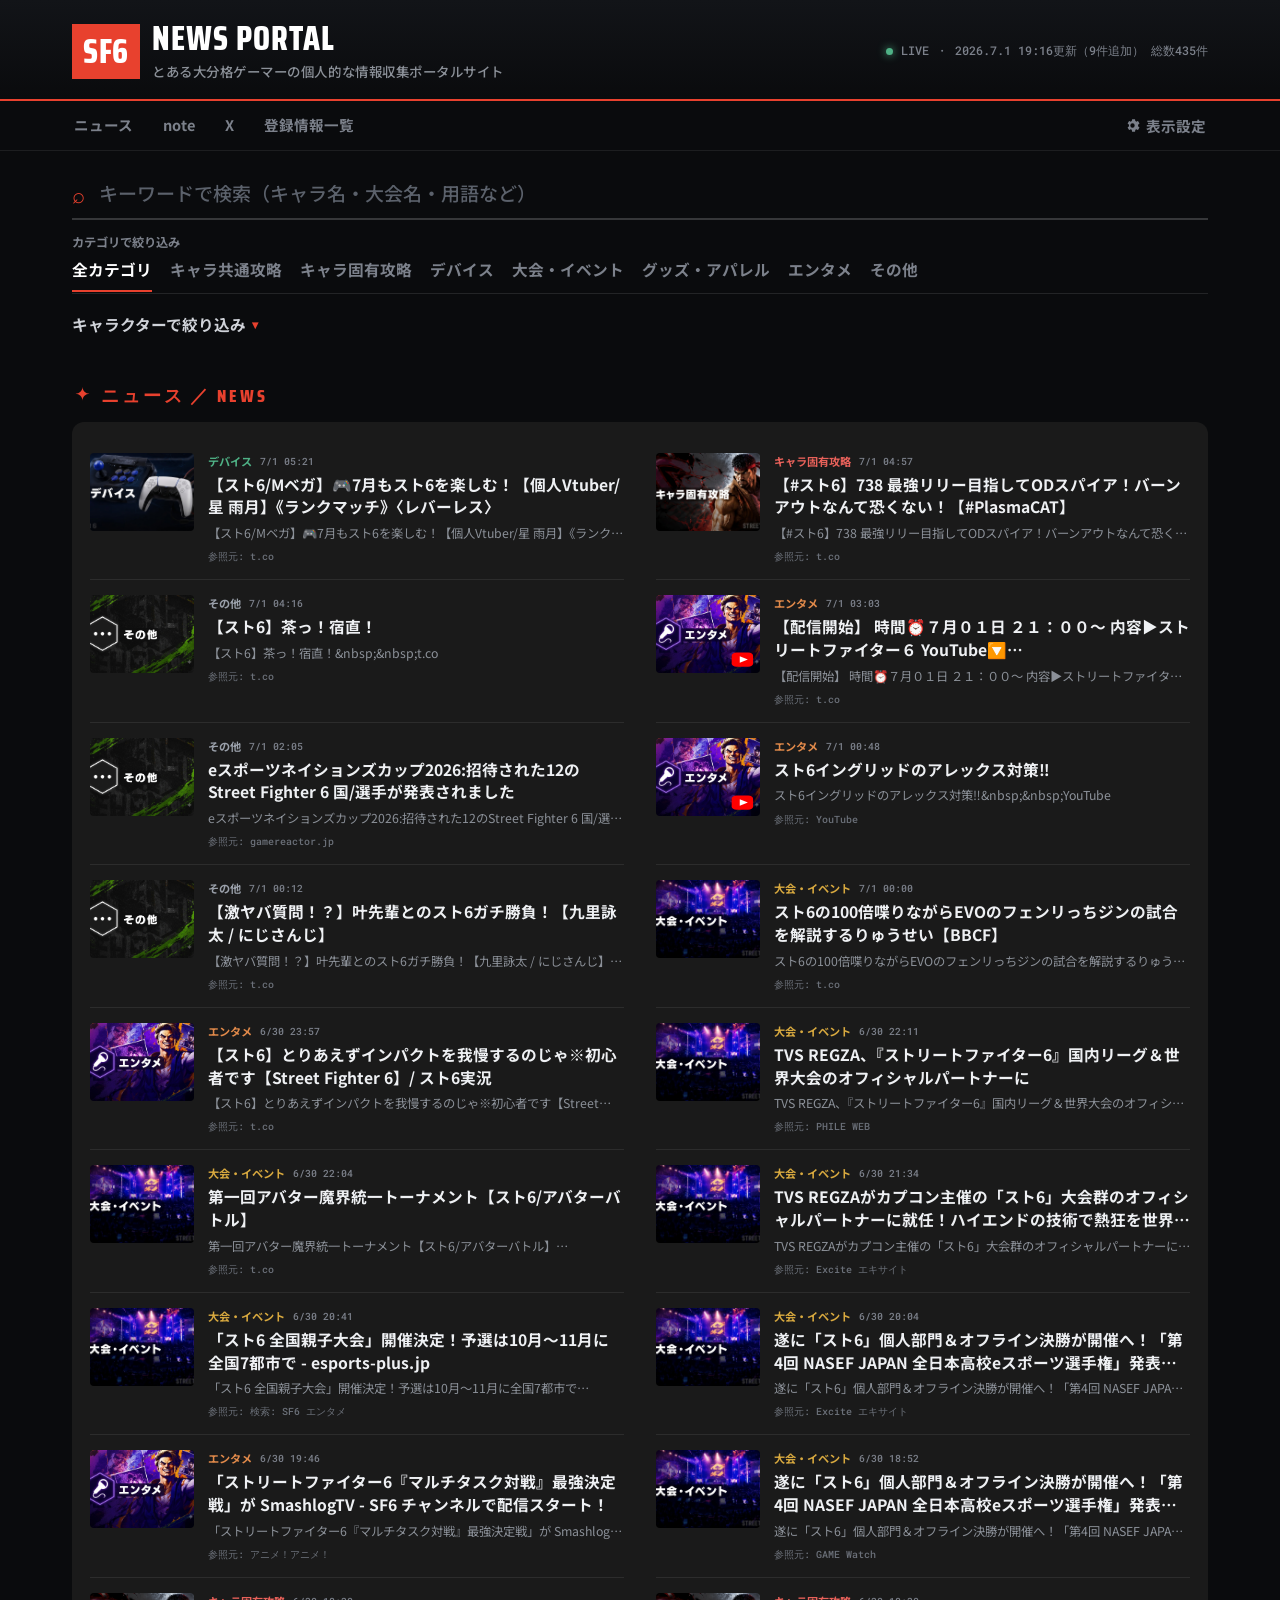
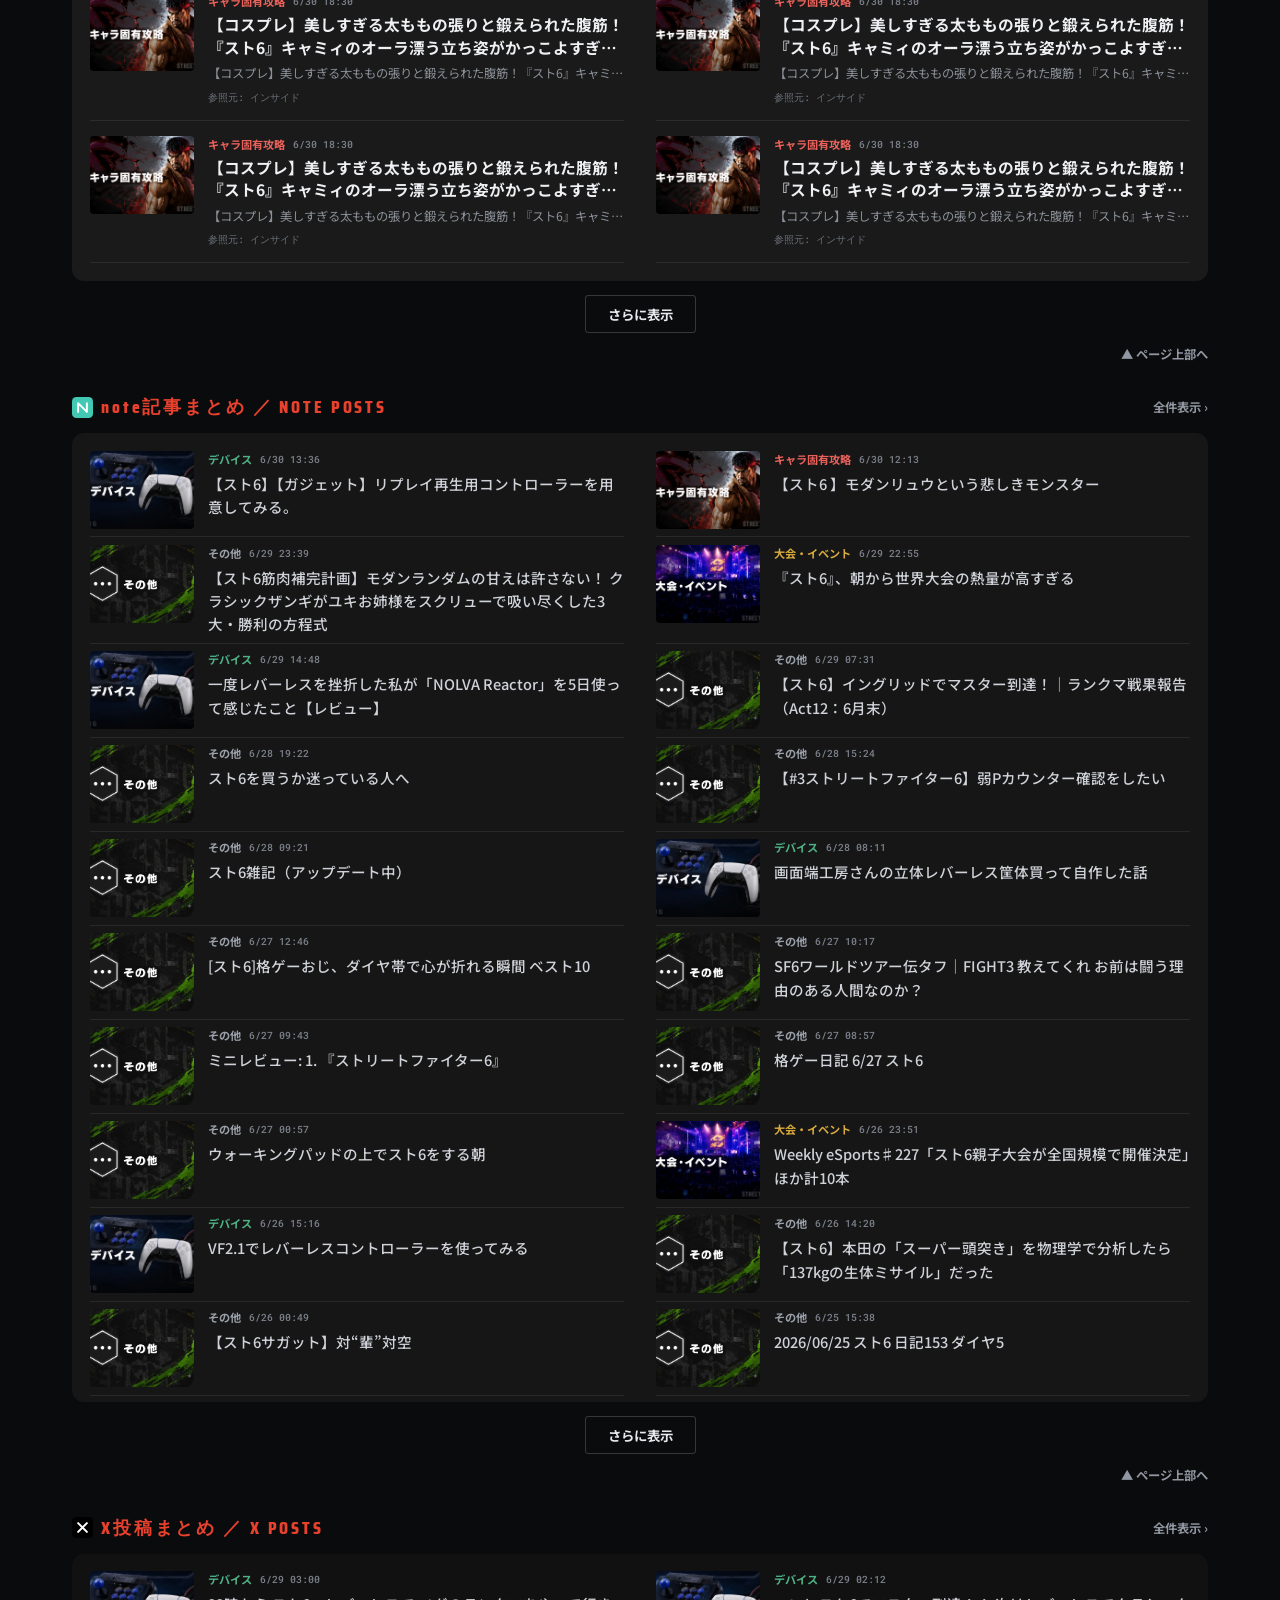
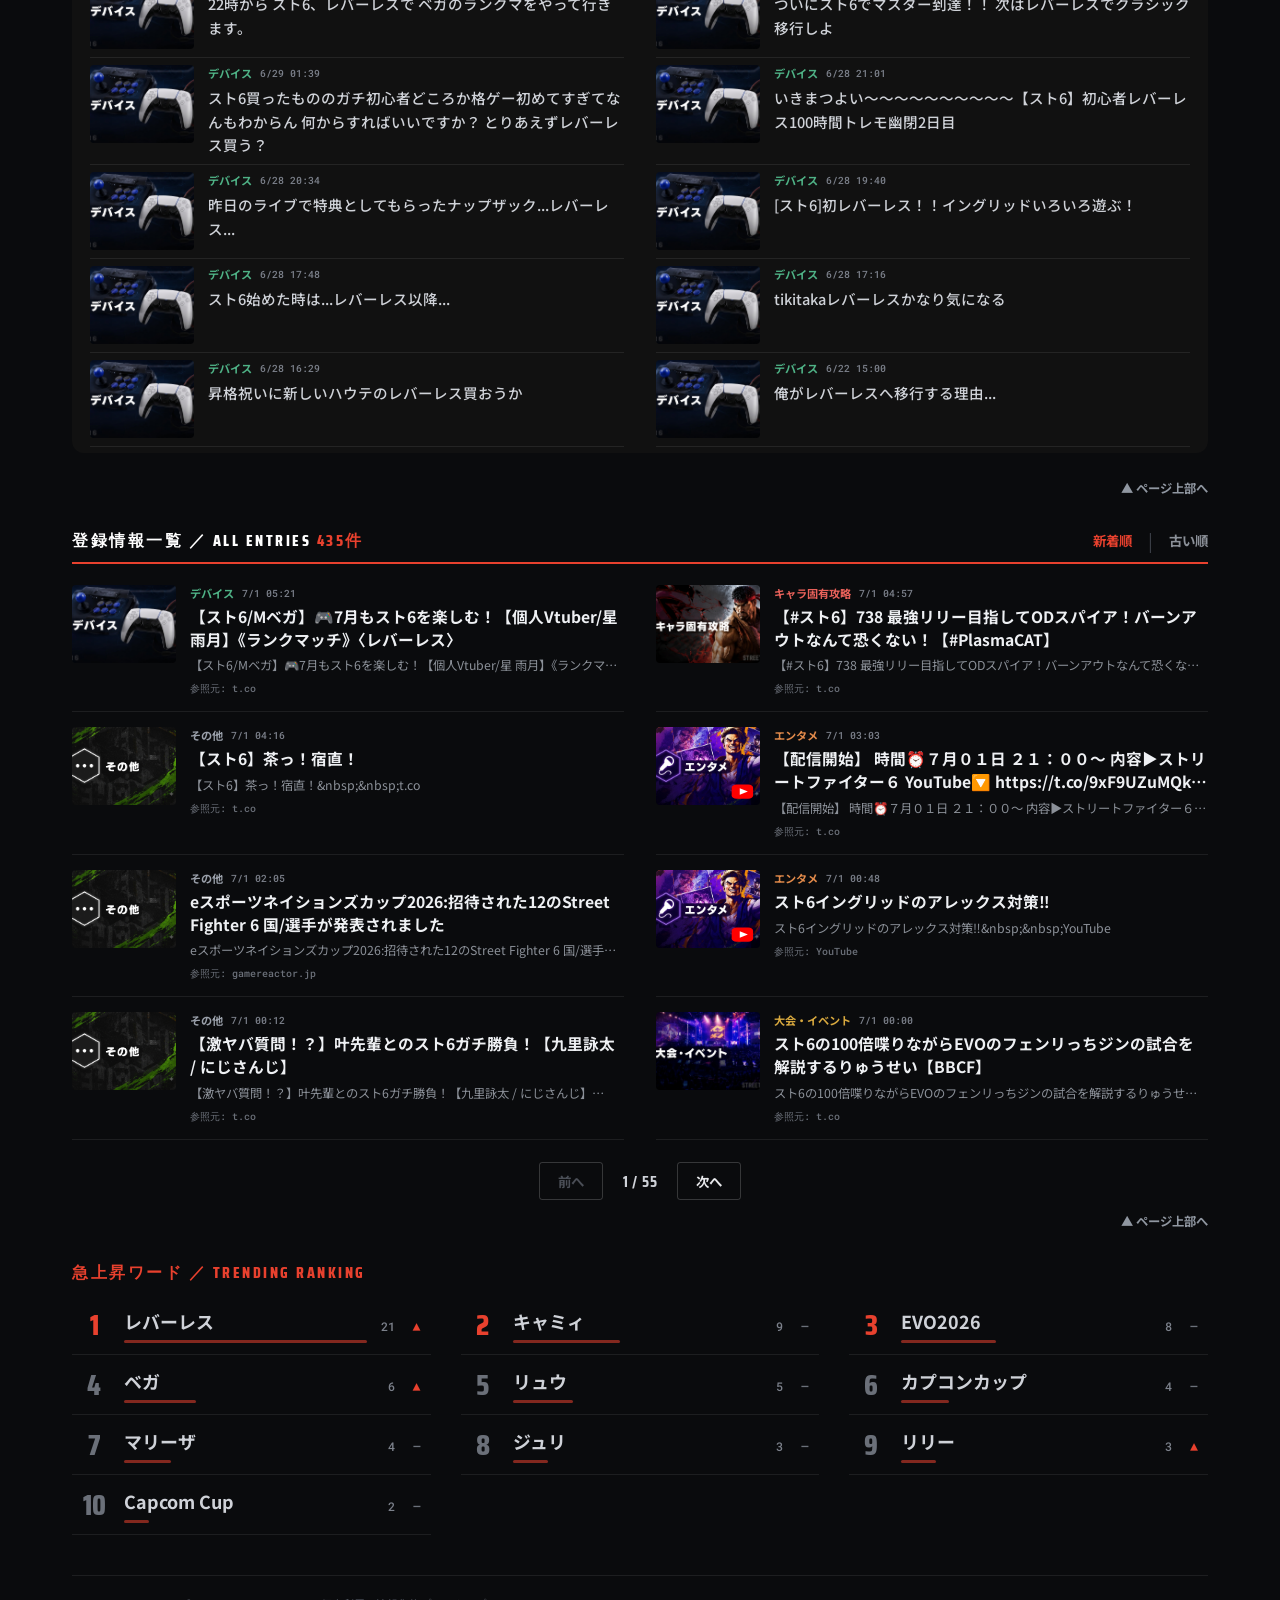
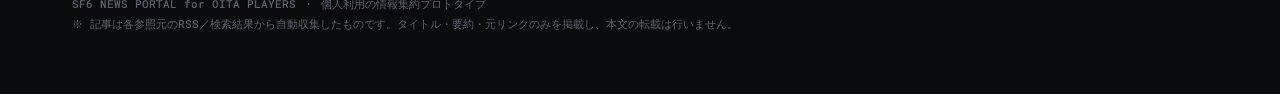
==== commit 2eb60c44: "新着ニュースをニュースに改称、カテゴリ絞り込みを移動、ニュースにさらに表示を追加 - 「新着ニュース」を「ニュース」に改称(セクション見出し・ナビリンクとも)。 - カテゴリ絞り込みタブを、ニュースセ" ====
--- a/site/index.html
+++ b/site/index.html
@@ -28,6 +28,10 @@
       <span class="desc">急上昇ワードから絞り込み</span>
       <button id="trendClearBtn" type="button">解除 ✕</button>
     </div>
+    <div class="cat-filter">
+      <div class="cat-filter-label">カテゴリで絞り込み</div>
+      <div class="cat-tabs" id="catTabs"></div>
+    </div>
     <div class="char-filter">
       <button type="button" id="charFilterToggle" class="char-filter-toggle" aria-expanded="false" aria-controls="charTabs">
         <span class="label">キャラクターで絞り込み</span>
@@ -40,10 +44,12 @@
   <section class="sec" id="newArrivalsSection">
     <div class="sec-title sec-title-big">
       <svg class="sec-icon sec-icon-accent" viewBox="0 0 24 24" aria-hidden="true"><path d="M12 2c0 4.4 3.6 8 8 8-4.4 0-8 3.6-8 8 0-4.4-3.6-8-8-8 4.4 0 8-3.6 8-8z"/></svg>
-      新着ニュース ／ NEW ARRIVALS
+      ニュース ／ NEWS
     </div>
-    <div class="cat-tabs" id="catTabs"></div>
     <div id="newArrivals"></div>
+    <div class="show-more-wrap">
+      <button id="newsShowMoreBtn" type="button" class="show-more-btn" hidden>さらに表示</button>
+    </div>
     <a href="#" class="back-to-top">▲ ページ上部へ</a>
   </section>
 
--- a/site/assets/css/base.css
+++ b/site/assets/css/base.css
@@ -225,6 +225,13 @@
   font: 500 0.6875rem 'Noto Sans JP', sans-serif;
   border-radius: 3px;
   padding: 3px 9px;
+}
+
+.cat-filter { margin-top: 13px; }
+.cat-filter-label {
+  font: 700 0.6875rem 'Noto Sans JP', sans-serif;
+  color: #7c818b;
+  margin-bottom: 7px;
 }
 
 .char-filter { margin-top: 13px; }
